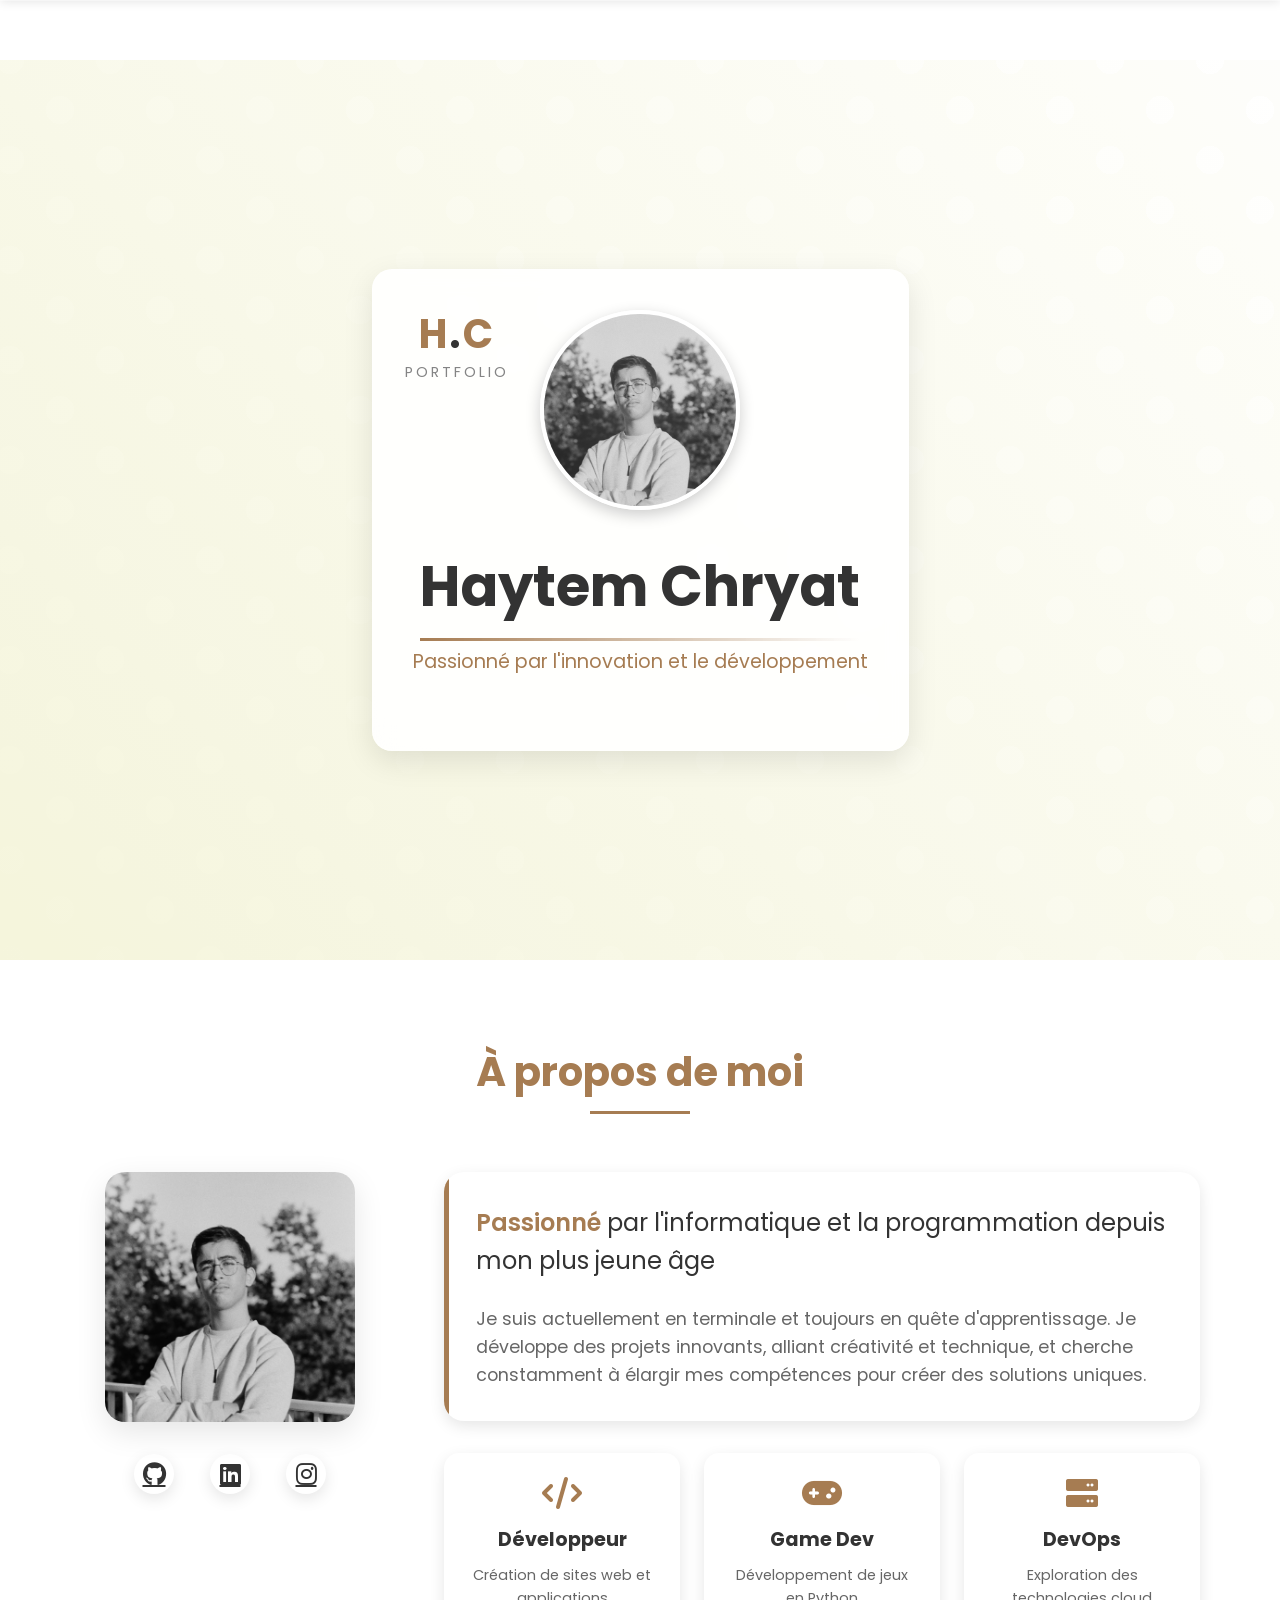
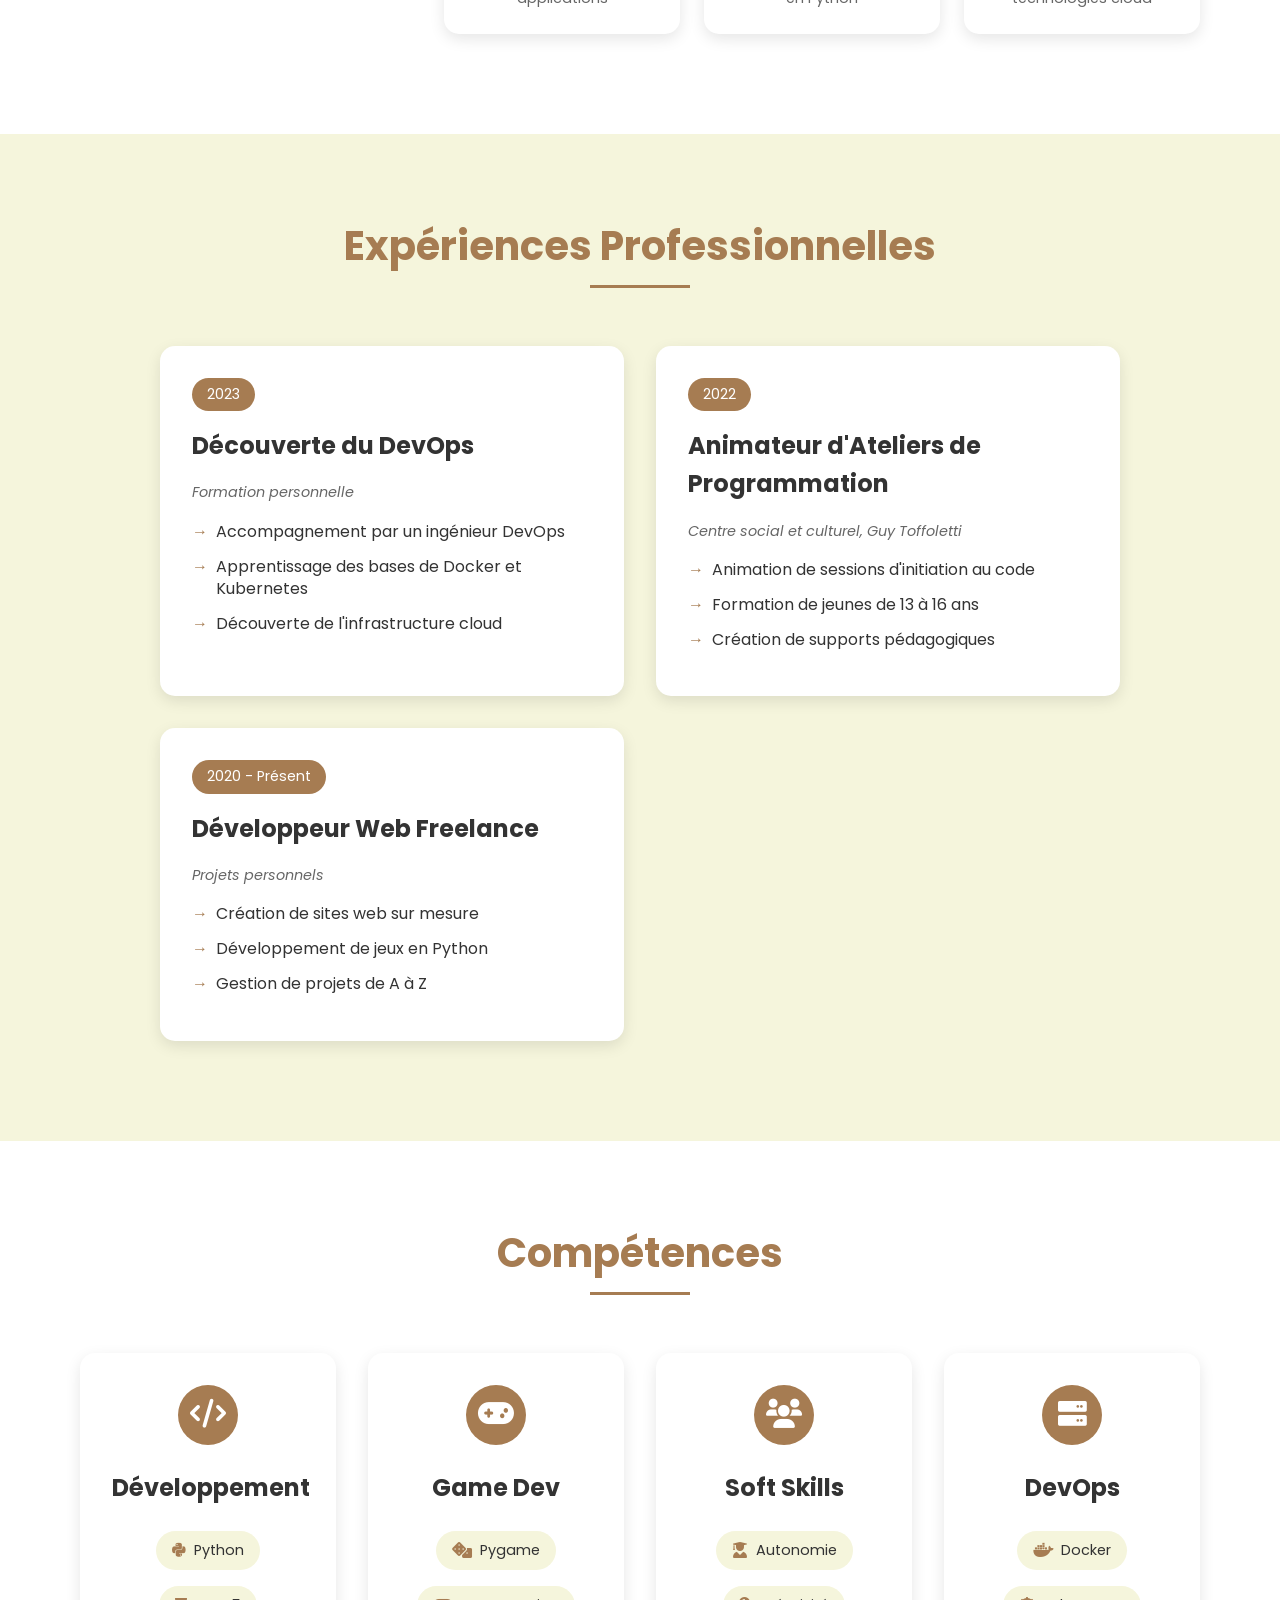
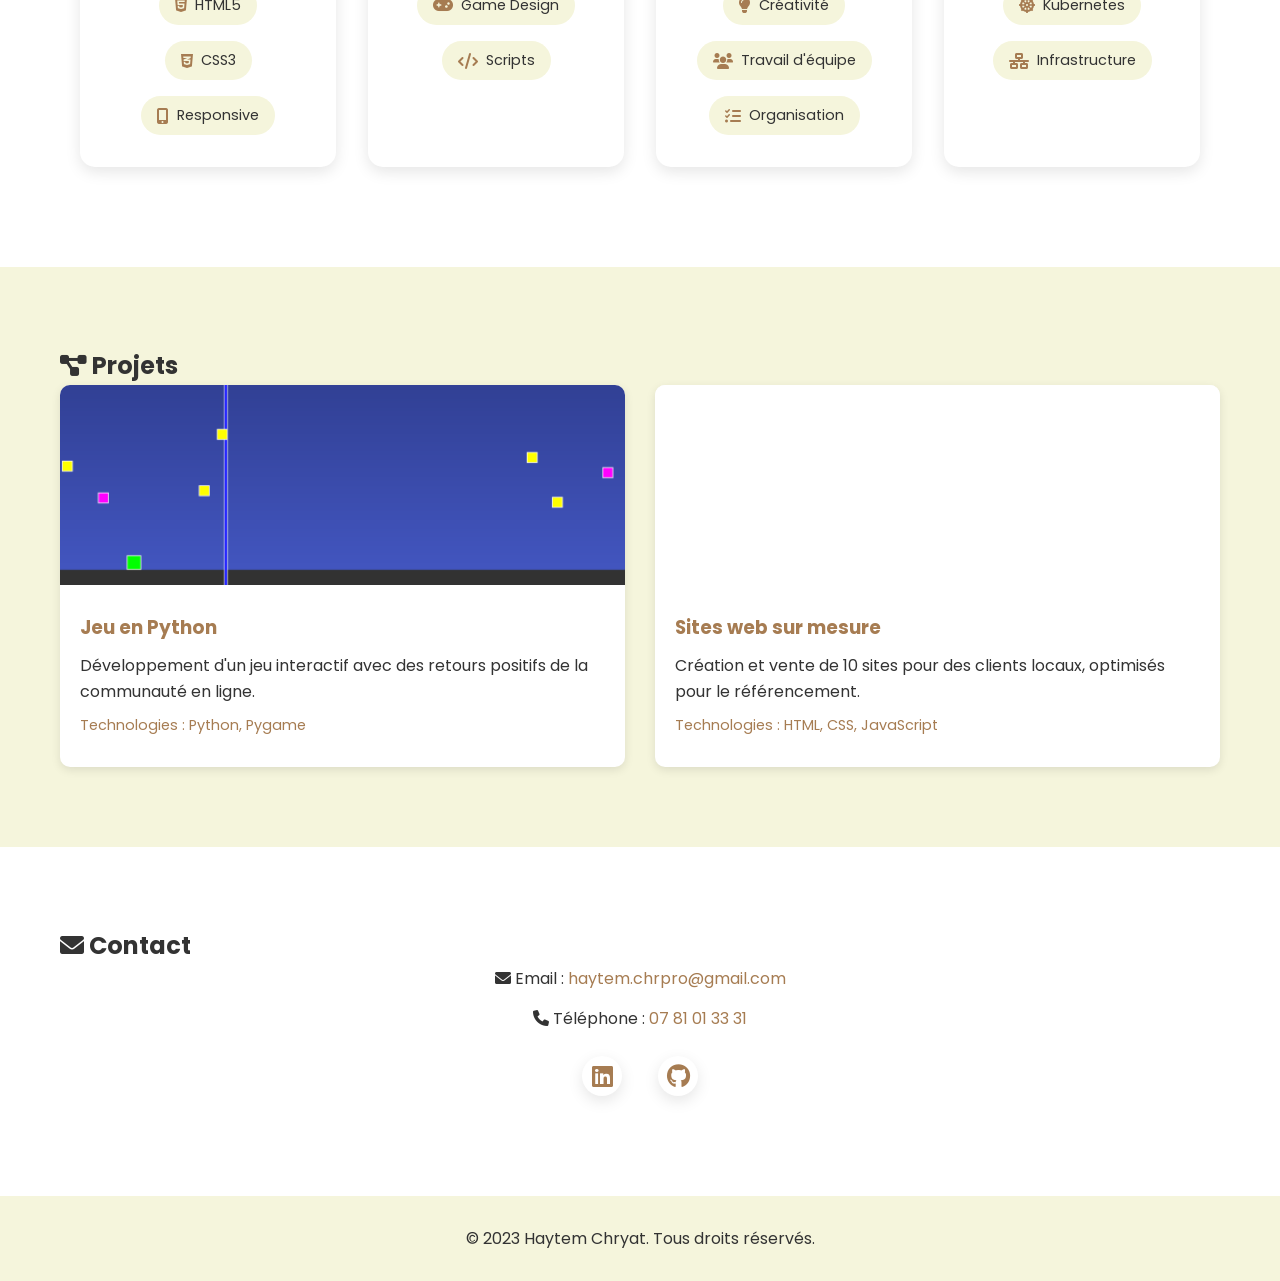
==== index.html @ 267471ed "Add files via upload" ====
<!DOCTYPE html>
<html lang="fr">
<head>
    <meta charset="UTF-8">
    <meta name="viewport" content="width=device-width, initial-scale=1.0">
    <title>Haytem Chryat - Portfolio</title>
    <link rel="icon" type="image/svg+xml" href="images/favicon.svg">
    <link rel="stylesheet" href="styles.css">
    <link rel="stylesheet" href="https://cdnjs.cloudflare.com/ajax/libs/font-awesome/6.0.0/css/all.min.css">
    <link href="https://fonts.googleapis.com/css2?family=Poppins:wght@300;400;500;600;700&display=swap" rel="stylesheet">
</head>
<body>
    <nav class="navbar">
        <div class="container">
            <div class="nav-links">
                <a href="#about"><i class="fas fa-user"></i> À propos</a>
                <a href="#experience"><i class="fas fa-briefcase"></i> Expérience</a>
                <a href="#skills"><i class="fas fa-code"></i> Compétences</a>
                <a href="#projects"><i class="fas fa-project-diagram"></i> Projets</a>
                <a href="#contact"><i class="fas fa-envelope"></i> Contact</a>
            </div>
        </div>
    </nav>

    <header class="header">
        <div class="header-content">
            <div class="logo">
                <span class="logo-text">H<span class="logo-dot">.</span>C</span>
                <span class="logo-subtitle">Portfolio</span>
            </div>
            <div class="profile-image">
                <img src="images/Haytem.jpg" alt="Haytem Chryat">
            </div>
            <h1>Haytem Chryat</h1>
            <p class="tagline">Passionné par l'innovation et le développement</p>
        </div>
    </header>

    <section id="about" class="section">
        <div class="container">
            <h2 class="section-title">À propos de moi</h2>
            <div class="about-container">
                <div class="about-image">
                    <div class="image-frame">
                        <img src="images/Haytem.jpg" alt="Haytem Chryat">
                    </div>
                    <div class="social-links">
                        <a href="#" class="social-link"><i class="fab fa-github"></i></a>
                        <a href="https://www.linkedin.com/in/haytem-chryat-6b3b73290/" class="social-link" target="_blank"><i class="fab fa-linkedin"></i></a>
                        <a href="https://www.instagram.com/mo0ov_93/" class="social-link" target="_blank"><i class="fab fa-instagram"></i></a>
                    </div>
                </div>
                <div class="about-content">
                    <div class="about-text">
                        <p class="highlight-text">
                            <span class="accent-text">Passionné</span> par l'informatique et la programmation depuis mon plus jeune âge
                        </p>
                        <p class="main-text">
                            Je suis actuellement en terminale et toujours en quête d'apprentissage. Je développe des projets innovants, alliant créativité et technique, et cherche constamment à élargir mes compétences pour créer des solutions uniques.
                        </p>
                    </div>
                    <div class="about-cards">
                        <div class="info-card">
                            <i class="fas fa-code"></i>
                            <h3>Développeur</h3>
                            <p>Création de sites web et applications</p>
                        </div>
                        <div class="info-card">
                            <i class="fas fa-gamepad"></i>
                            <h3>Game Dev</h3>
                            <p>Développement de jeux en Python</p>
                        </div>
                        <div class="info-card">
                            <i class="fas fa-server"></i>
                            <h3>DevOps</h3>
                            <p>Exploration des technologies cloud</p>
                        </div>
                    </div>
                </div>
            </div>
        </div>
    </section>

    <section id="experience" class="section">
        <div class="container">
            <h2 class="section-title">Expériences Professionnelles</h2>
            <div class="exp-container">
                <div class="exp-box">
                    <div class="exp-year">2023</div>
                    <h3>Découverte du DevOps</h3>
                    <p class="exp-place">Formation personnelle</p>
                    <ul class="exp-list">
                        <li>Accompagnement par un ingénieur DevOps</li>
                        <li>Apprentissage des bases de Docker et Kubernetes</li>
                        <li>Découverte de l'infrastructure cloud</li>
                    </ul>
                </div>

                <div class="exp-box">
                    <div class="exp-year">2022</div>
                    <h3>Animateur d'Ateliers de Programmation</h3>
                    <p class="exp-place">Centre social et culturel, Guy Toffoletti</p>
                    <ul class="exp-list">
                        <li>Animation de sessions d'initiation au code</li>
                        <li>Formation de jeunes de 13 à 16 ans</li>
                        <li>Création de supports pédagogiques</li>
                    </ul>
                </div>

                <div class="exp-box">
                    <div class="exp-year">2020 - Présent</div>
                    <h3>Développeur Web Freelance</h3>
                    <p class="exp-place">Projets personnels</p>
                    <ul class="exp-list">
                        <li>Création de sites web sur mesure</li>
                        <li>Développement de jeux en Python</li>
                        <li>Gestion de projets de A à Z</li>
                    </ul>
                </div>
            </div>
        </div>
    </section>

    <section id="skills" class="section">
        <div class="container">
            <h2 class="section-title">Compétences</h2>
            <div class="skills-container">
                <div class="skill-box">
                    <div class="skill-icon">
                        <i class="fas fa-code"></i>
                    </div>
                    <h3>Développement</h3>
                    <div class="skill-list">
                        <div class="skill-tag">
                            <i class="fab fa-python"></i>
                            Python
                        </div>
                        <div class="skill-tag">
                            <i class="fab fa-html5"></i>
                            HTML5
                        </div>
                        <div class="skill-tag">
                            <i class="fab fa-css3-alt"></i>
                            CSS3
                        </div>
                        <div class="skill-tag">
                            <i class="fas fa-mobile-alt"></i>
                            Responsive
                        </div>
                    </div>
                </div>

                <div class="skill-box">
                    <div class="skill-icon">
                        <i class="fas fa-gamepad"></i>
                    </div>
                    <h3>Game Dev</h3>
                    <div class="skill-list">
                        <div class="skill-tag">
                            <i class="fas fa-dice"></i>
                            Pygame
                        </div>
                        <div class="skill-tag">
                            <i class="fas fa-gamepad"></i>
                            Game Design
                        </div>
                        <div class="skill-tag">
                            <i class="fas fa-code"></i>
                            Scripts
                        </div>
                    </div>
                </div>

                <div class="skill-box">
                    <div class="skill-icon">
                        <i class="fas fa-users"></i>
                    </div>
                    <h3>Soft Skills</h3>
                    <div class="skill-list">
                        <div class="skill-tag">
                            <i class="fas fa-user-graduate"></i>
                            Autonomie
                        </div>
                        <div class="skill-tag">
                            <i class="fas fa-lightbulb"></i>
                            Créativité
                        </div>
                        <div class="skill-tag">
                            <i class="fas fa-users"></i>
                            Travail d'équipe
                        </div>
                        <div class="skill-tag">
                            <i class="fas fa-tasks"></i>
                            Organisation
                        </div>
                    </div>
                </div>

                <div class="skill-box">
                    <div class="skill-icon">
                        <i class="fas fa-server"></i>
                    </div>
                    <h3>DevOps</h3>
                    <div class="skill-list">
                        <div class="skill-tag">
                            <i class="fab fa-docker"></i>
                            Docker
                        </div>
                        <div class="skill-tag">
                            <i class="fas fa-dharmachakra"></i>
                            Kubernetes
                        </div>
                        <div class="skill-tag">
                            <i class="fas fa-network-wired"></i>
                            Infrastructure
                        </div>
                    </div>
                </div>
            </div>
        </div>
    </section>

    <section id="projects" class="section">
        <div class="container">
            <h2><i class="fas fa-project-diagram"></i> Projets</h2>
            <div class="projects-grid">
                <div class="project-card">
                    <div class="project-image">
                        <img src="images/python-game.jpg" alt="Jeu en Python">
                    </div>
                    <div class="project-info">
                        <h3>Jeu en Python</h3>
                        <p>Développement d'un jeu interactif avec des retours positifs de la communauté en ligne.</p>
                        <p class="project-tech">Technologies : Python, Pygame</p>
                    </div>
                </div>

                <div class="project-card">
                    <div class="project-image">
                        <img src="images/web-design.jpg" alt="Sites Web sur mesure">
                    </div>
                    <div class="project-info">
                        <h3>Sites web sur mesure</h3>
                        <p>Création et vente de 10 sites pour des clients locaux, optimisés pour le référencement.</p>
                        <p class="project-tech">Technologies : HTML, CSS, JavaScript</p>
                    </div>
                </div>
            </div>
        </div>
    </section>

    <section id="contact" class="section">
        <div class="container">
            <h2><i class="fas fa-envelope"></i> Contact</h2>
            <div class="contact-info">
                <p><i class="fas fa-envelope"></i> Email : <a href="mailto:haytem.chrpro@gmail.com">haytem.chrpro@gmail.com</a></p>
                <p><i class="fas fa-phone"></i> Téléphone : <a href="tel:0781013331">07 81 01 33 31</a></p>
                <div class="social-links">
                    <a href="https://www.linkedin.com/in/haytem-chryat/" class="social-link" title="LinkedIn" target="_blank">
                        <i class="fab fa-linkedin"></i>
                    </a>
                    <a href="https://github.com/haytem-chryat" class="social-link" title="GitHub" target="_blank">
                        <i class="fab fa-github"></i>
                    </a>
                </div>
            </div>
        </div>
    </section>

    <footer class="footer">
        <div class="container">
            <p>&copy; 2023 Haytem Chryat. Tous droits réservés.</p>
        </div>
    </footer>

    <script src="script.js"></script>
</body>
</html>
---- styles.css ----
:root {
    --primary-color: #f5f5dc;
    --secondary-color: #ffffff;
    --text-color: #333333;
    --accent-color: #a67c52;
    --transition: all 0.3s ease;
}

* {
    margin: 0;
    padding: 0;
    box-sizing: border-box;
}

body {
    font-family: 'Poppins', sans-serif;
    line-height: 1.6;
    color: var(--text-color);
    padding-top: 60px;
}

.container {
    max-width: 1200px;
    margin: 0 auto;
    padding: 0 20px;
}

/* Navigation */
.navbar {
    position: fixed;
    top: 0;
    left: 0;
    right: 0;
    background-color: rgba(255, 255, 255, 0.95);
    backdrop-filter: blur(10px);
    box-shadow: 0 2px 10px rgba(0, 0, 0, 0.1);
    z-index: 1000;
    transition: var(--transition);
}

.navbar.scroll-down {
    transform: translateY(-100%);
}

.navbar.scroll-up {
    transform: translateY(0);
}

.nav-links {
    display: flex;
    justify-content: center;
    gap: 2rem;
    padding: 1rem 0;
}

.nav-links a {
    color: var(--text-color);
    text-decoration: none;
    padding: 0.5rem 1rem;
    border-radius: 5px;
    transition: var(--transition);
    position: relative;
}

.nav-links a::after {
    content: '';
    position: absolute;
    bottom: 0;
    left: 0;
    width: 0;
    height: 2px;
    background-color: var(--accent-color);
    transition: width 0.3s ease;
}

.nav-links a:hover::after {
    width: 100%;
}

.nav-links a:hover {
    color: var(--accent-color);
    background-color: var(--primary-color);
}

/* Header */
.header {
    height: 100vh;
    display: flex;
    align-items: center;
    justify-content: center;
    background: linear-gradient(45deg, var(--primary-color), var(--secondary-color));
    text-align: center;
    padding: 60px 0;
    position: relative;
    overflow: hidden;
}

.header::before {
    content: '';
    position: absolute;
    width: 200%;
    height: 200%;
    top: -50%;
    left: -50%;
    z-index: 0;
    background: radial-gradient(circle, transparent 20%, var(--primary-color) 20%, var(--primary-color) 80%, transparent 80%, transparent),
                radial-gradient(circle, transparent 20%, var(--primary-color) 20%, var(--primary-color) 80%, transparent 80%, transparent) 50px 50px;
    background-size: 100px 100px;
    animation: backgroundMove 30s linear infinite;
    opacity: 0.1;
}

.header-content {
    position: relative;
    z-index: 1;
    opacity: 0;
    transform: translateY(20px);
    transition: var(--transition);
    background: rgba(255, 255, 255, 0.9);
    padding: 40px;
    border-radius: 20px;
    box-shadow: 0 10px 30px rgba(0, 0, 0, 0.1);
    backdrop-filter: blur(10px);
    border: 1px solid rgba(255, 255, 255, 0.2);
}

.header h1 {
    font-size: 3.5rem;
    margin-bottom: 1rem;
    color: var(--text-color);
    position: relative;
    display: inline-block;
}

.header h1::after {
    content: '';
    position: absolute;
    bottom: -10px;
    left: 0;
    width: 100%;
    height: 3px;
    background: linear-gradient(90deg, var(--accent-color), transparent);
    animation: gradientMove 3s ease infinite;
}

.tagline {
    font-size: 1.2rem;
    color: var(--accent-color);
    margin-bottom: 2rem;
    position: relative;
}

@keyframes backgroundMove {
    0% {
        transform: translate(0, 0) rotate(0deg);
    }
    100% {
        transform: translate(-50px, -50px) rotate(5deg);
    }
}

@keyframes gradientMove {
    0% {
        background-position: 0% 50%;
    }
    50% {
        background-position: 100% 50%;
    }
    100% {
        background-position: 0% 50%;
    }
}

.profile-image {
    width: 200px;
    height: 200px;
    margin: 0 auto 2rem;
    border-radius: 50%;
    overflow: hidden;
    border: 4px solid var(--secondary-color);
    box-shadow: 0 5px 15px rgba(0, 0, 0, 0.2);
    transition: var(--transition);
    position: relative;
}

.profile-image img {
    width: 100%;
    height: 100%;
    object-fit: cover;
    transition: var(--transition);
}

.profile-image::after {
    content: '';
    position: absolute;
    top: -50%;
    left: -50%;
    width: 200%;
    height: 200%;
    background: linear-gradient(45deg, transparent, rgba(255, 255, 255, 0.2), transparent);
    transform: rotate(45deg);
    animation: shine 3s infinite;
}

@keyframes shine {
    0% {
        transform: translateX(-100%) rotate(45deg);
    }
    100% {
        transform: translateX(100%) rotate(45deg);
    }
}

/* Sections */
.section {
    padding: 80px 0;
    background-color: var(--secondary-color);
}

.section:nth-child(even) {
    background-color: var(--primary-color);
}

/* Section Expérience */
.section-title {
    text-align: center;
    font-size: 2.5rem;
    color: var(--accent-color);
    margin-bottom: 3rem;
    position: relative;
}

.section-title::after {
    content: '';
    position: absolute;
    bottom: -10px;
    left: 50%;
    transform: translateX(-50%);
    width: 100px;
    height: 3px;
    background: var(--accent-color);
}

.exp-container {
    max-width: 1000px;
    margin: 0 auto;
    display: grid;
    grid-template-columns: repeat(auto-fit, minmax(300px, 1fr));
    gap: 2rem;
    padding: 20px;
}

.exp-box {
    background: white;
    padding: 2rem;
    border-radius: 15px;
    box-shadow: 0 5px 15px rgba(0, 0, 0, 0.1);
    transition: transform 0.3s ease, box-shadow 0.3s ease;
    position: relative;
    overflow: hidden;
}

.exp-box::before {
    content: '';
    position: absolute;
    top: 0;
    left: 0;
    width: 100%;
    height: 5px;
    background: var(--accent-color);
    transform: scaleX(0);
    transform-origin: left;
    transition: transform 0.3s ease;
}

.exp-box:hover {
    transform: translateY(-5px);
    box-shadow: 0 8px 25px rgba(0, 0, 0, 0.15);
}

.exp-box:hover::before {
    transform: scaleX(1);
}

.exp-year {
    display: inline-block;
    background: var(--accent-color);
    color: white;
    padding: 5px 15px;
    border-radius: 20px;
    font-size: 0.9rem;
    margin-bottom: 1rem;
}

.exp-box h3 {
    color: var(--text-color);
    font-size: 1.5rem;
    margin-bottom: 1rem;
}

.exp-place {
    color: #666;
    font-size: 0.9rem;
    margin-bottom: 1rem;
    font-style: italic;
}

.exp-list {
    list-style: none;
    padding: 0;
}

.exp-list li {
    padding-left: 1.5rem;
    position: relative;
    margin-bottom: 0.8rem;
    line-height: 1.4;
}

.exp-list li::before {
    content: "→";
    position: absolute;
    left: 0;
    color: var(--accent-color);
}

@media (max-width: 768px) {
    .exp-container {
        grid-template-columns: 1fr;
    }
    
    .section-title {
        font-size: 2rem;
    }
    
    .exp-box {
        padding: 1.5rem;
    }
}

/* Section Compétences */
.skills-container {
    max-width: 1200px;
    margin: 0 auto;
    display: grid;
    grid-template-columns: repeat(auto-fit, minmax(250px, 1fr));
    gap: 2rem;
    padding: 20px;
}

.skill-box {
    background: white;
    padding: 2rem;
    border-radius: 15px;
    box-shadow: 0 5px 15px rgba(0, 0, 0, 0.1);
    transition: transform 0.3s ease, box-shadow 0.3s ease;
    text-align: center;
    position: relative;
    overflow: hidden;
}

.skill-box::before {
    content: '';
    position: absolute;
    top: 0;
    left: 0;
    width: 100%;
    height: 5px;
    background: var(--accent-color);
    transform: scaleX(0);
    transform-origin: left;
    transition: transform 0.3s ease;
}

.skill-box:hover {
    transform: translateY(-5px);
    box-shadow: 0 8px 25px rgba(0, 0, 0, 0.15);
}

.skill-box:hover::before {
    transform: scaleX(1);
}

.skill-icon {
    width: 60px;
    height: 60px;
    background: var(--accent-color);
    border-radius: 50%;
    display: flex;
    align-items: center;
    justify-content: center;
    margin: 0 auto 1.5rem;
    transition: transform 0.3s ease;
}

.skill-box:hover .skill-icon {
    transform: scale(1.1);
}

.skill-icon i {
    font-size: 1.8rem;
    color: white;
}

.skill-box h3 {
    color: var(--text-color);
    font-size: 1.5rem;
    margin-bottom: 1.5rem;
}

.skill-list {
    display: flex;
    flex-wrap: wrap;
    gap: 1rem;
    justify-content: center;
}

.skill-tag {
    background: var(--primary-color);
    padding: 0.5rem 1rem;
    border-radius: 20px;
    font-size: 0.9rem;
    display: flex;
    align-items: center;
    gap: 0.5rem;
    transition: all 0.3s ease;
}

.skill-tag:hover {
    background: var(--accent-color);
    color: white;
    transform: translateY(-2px);
}

.skill-tag i {
    font-size: 1rem;
    color: var(--accent-color);
}

.skill-tag:hover i {
    color: white;
}

@media (max-width: 768px) {
    .skills-container {
        grid-template-columns: 1fr;
    }
    
    .skill-box {
        padding: 1.5rem;
    }
    
    .skill-icon {
        width: 50px;
        height: 50px;
    }
    
    .skill-icon i {
        font-size: 1.5rem;
    }
}

/* Section À propos */
.about-container {
    max-width: 1200px;
    margin: 0 auto;
    display: grid;
    grid-template-columns: 300px 1fr;
    gap: 4rem;
    padding: 20px;
}

.about-image {
    text-align: center;
}

.image-frame {
    width: 250px;
    height: 250px;
    margin: 0 auto 2rem;
    border-radius: 20px;
    overflow: hidden;
    position: relative;
    box-shadow: 0 10px 30px rgba(0, 0, 0, 0.1);
    transition: transform 0.3s ease;
}

.image-frame:hover {
    transform: translateY(-5px);
}

.image-frame img {
    width: 100%;
    height: 100%;
    object-fit: cover;
    transition: transform 0.3s ease;
}

.image-frame:hover img {
    transform: scale(1.05);
}

.social-links {
    display: flex;
    justify-content: center;
    gap: 1rem;
    margin-top: 1.5rem;
}

.social-link {
    width: 40px;
    height: 40px;
    border-radius: 50%;
    background: white;
    display: flex;
    align-items: center;
    justify-content: center;
    color: var(--accent-color);
    font-size: 1.2rem;
    transition: all 0.3s ease;
    box-shadow: 0 5px 15px rgba(0, 0, 0, 0.1);
}

.social-link:hover {
    background: var(--accent-color);
    color: white;
    transform: translateY(-3px);
}

.about-content {
    display: flex;
    flex-direction: column;
    gap: 2rem;
}

.about-text {
    background: white;
    padding: 2rem;
    border-radius: 20px;
    box-shadow: 0 5px 15px rgba(0, 0, 0, 0.1);
    position: relative;
    overflow: hidden;
}

.about-text::before {
    content: '';
    position: absolute;
    top: 0;
    left: 0;
    width: 5px;
    height: 100%;
    background: var(--accent-color);
}

.highlight-text {
    font-size: 1.5rem;
    line-height: 1.6;
    margin-bottom: 1.5rem;
    color: var(--text-color);
}

.accent-text {
    color: var(--accent-color);
    font-weight: 600;
}

.main-text {
    font-size: 1.1rem;
    line-height: 1.6;
    color: #666;
}

.about-cards {
    display: grid;
    grid-template-columns: repeat(auto-fit, minmax(200px, 1fr));
    gap: 1.5rem;
}

.info-card {
    background: white;
    padding: 1.5rem;
    border-radius: 15px;
    text-align: center;
    box-shadow: 0 5px 15px rgba(0, 0, 0, 0.1);
    transition: transform 0.3s ease;
}

.info-card:hover {
    transform: translateY(-5px);
}

.info-card i {
    font-size: 2rem;
    color: var(--accent-color);
    margin-bottom: 1rem;
}

.info-card h3 {
    color: var(--text-color);
    font-size: 1.2rem;
    margin-bottom: 0.5rem;
}

.info-card p {
    color: #666;
    font-size: 0.9rem;
}

@media (max-width: 992px) {
    .about-container {
        grid-template-columns: 1fr;
        gap: 2rem;
    }

    .about-image {
        order: -1;
    }

    .image-frame {
        width: 200px;
        height: 200px;
    }
}

@media (max-width: 768px) {
    .about-cards {
        grid-template-columns: 1fr;
    }

    .highlight-text {
        font-size: 1.3rem;
    }
}

/* Expérience */
.experience-grid {
    display: grid;
    grid-template-columns: repeat(auto-fit, minmax(300px, 1fr));
    gap: 30px;
    margin-top: 40px;
}

.experience-card {
    background-color: #fff;
    border-radius: 15px;
    padding: 30px;
    box-shadow: 0 5px 15px rgba(0, 0, 0, 0.1);
    transition: transform 0.3s ease, box-shadow 0.3s ease;
}

.experience-card:hover {
    transform: translateY(-5px);
    box-shadow: 0 8px 20px rgba(0, 0, 0, 0.15);
}

.experience-card h3 {
    color: var(--accent-color);
    font-size: 1.5rem;
    margin-bottom: 15px;
}

.experience-card .date {
    color: #666;
    font-size: 0.9rem;
    margin-bottom: 15px;
}

.experience-card ul {
    list-style: none;
    padding: 0;
}

.experience-card li {
    margin-bottom: 10px;
    padding-left: 25px;
    position: relative;
}

.experience-card li:before {
    content: "•";
    color: var(--accent-color);
    position: absolute;
    left: 0;
    font-size: 1.2em;
}

/* Compétences */
.skills-grid {
    display: grid;
    grid-template-columns: repeat(auto-fit, minmax(250px, 1fr));
    gap: 30px;
    margin-top: 40px;
}

.skill-category {
    background-color: #fff;
    border-radius: 15px;
    padding: 30px;
    box-shadow: 0 5px 15px rgba(0, 0, 0, 0.1);
    transition: transform 0.3s ease, box-shadow 0.3s ease;
}

.skill-category:hover {
    transform: translateY(-5px);
    box-shadow: 0 8px 20px rgba(0, 0, 0, 0.15);
}

.skill-category h3 {
    color: var(--accent-color);
    font-size: 1.5rem;
    margin-bottom: 20px;
    text-align: center;
}

.skill-items {
    display: flex;
    flex-wrap: wrap;
    gap: 15px;
    justify-content: center;
}

.skill-item {
    background-color: var(--primary-color);
    color: var(--text-color);
    padding: 8px 16px;
    border-radius: 20px;
    font-size: 0.9rem;
    display: inline-flex;
    align-items: center;
    gap: 8px;
    transition: all 0.3s ease;
}

.skill-item:hover {
    background-color: var(--accent-color);
    color: #fff;
    transform: translateY(-2px);
}

.skill-item i {
    font-size: 1.1em;
}

.skill-item:hover i {
    color: #fff;
}

/* Projets */
.projects-grid {
    display: grid;
    grid-template-columns: repeat(auto-fit, minmax(300px, 1fr));
    gap: 30px;
}

.project-card {
    background-color: var(--secondary-color);
    border-radius: 10px;
    overflow: hidden;
    box-shadow: 0 3px 10px rgba(0, 0, 0, 0.1);
    transition: var(--transition);
}

.project-card:hover {
    transform: translateY(-5px);
    box-shadow: 0 5px 15px rgba(0, 0, 0, 0.2);
}

.project-image img {
    width: 100%;
    height: 200px;
    object-fit: cover;
}

.project-info {
    padding: 20px;
}

.project-info h3 {
    color: var(--accent-color);
    margin-bottom: 10px;
}

.project-tech {
    color: var(--accent-color);
    font-size: 0.9rem;
    margin: 10px 0;
}

/* Contact */
.contact-info {
    text-align: center;
    max-width: 600px;
    margin: 0 auto;
}

.contact-info p {
    margin-bottom: 15px;
}

.contact-info a {
    color: var(--accent-color);
    text-decoration: none;
    transition: var(--transition);
}

.contact-info a:hover {
    color: var(--text-color);
}

/* Footer */
.footer {
    background-color: var(--primary-color);
    padding: 30px 0;
    text-align: center;
}

.social-links {
    margin-bottom: 20px;
}

.social-link {
    color: var(--text-color);
    font-size: 1.5rem;
    margin: 0 10px;
    transition: var(--transition);
}

.social-link:hover {
    color: var(--accent-color);
    transform: translateY(-2px);
}

/* Animations */
@keyframes fadeInUp {
    from {
        opacity: 0;
        transform: translateY(20px);
    }
    to {
        opacity: 1;
        transform: translateY(0);
    }
}

/* Media Queries */
@media (max-width: 768px) {
    .header h1 {
        font-size: 2.5rem;
    }
    
    .nav-links {
        flex-direction: column;
        align-items: center;
        padding: 0.5rem 0;
    }
    
    .section {
        padding: 60px 0;
    }
    
    .experience-grid,
    .projects-grid,
    .skills-grid {
        grid-template-columns: 1fr;
    }
    
    .profile-image {
        width: 150px;
        height: 150px;
    }
}

@media (max-width: 480px) {
    .header h1 {
        font-size: 2rem;
    }
    
    .tagline {
        font-size: 1rem;
    }
    
    .section h2 {
        font-size: 1.8rem;
    }
    
    .profile-image {
        width: 120px;
        height: 120px;
    }
}

@media (max-width: 768px) {
    .experience-grid,
    .skills-grid {
        grid-template-columns: 1fr;
    }
    
    .skill-category {
        padding: 20px;
    }
}

/* Logo Styles */
.logo {
    display: flex;
    flex-direction: column;
    align-items: center;
    position: absolute;
    top: 2rem;
    left: 2rem;
    z-index: 100;
}

.logo-text {
    font-size: 2.5rem;
    font-weight: 700;
    color: var(--accent-color);
    letter-spacing: 2px;
    position: relative;
    transition: all 0.3s ease;
}

.logo-dot {
    color: var(--text-color);
    position: relative;
    display: inline-block;
    animation: pulse 2s infinite;
}

.logo-subtitle {
    font-size: 0.9rem;
    color: #666;
    letter-spacing: 3px;
    text-transform: uppercase;
    margin-top: -5px;
    opacity: 0.8;
}

.logo:hover .logo-text {
    transform: translateY(-2px);
    text-shadow: 0 5px 15px rgba(166, 124, 82, 0.3);
}

@keyframes pulse {
    0% {
        transform: scale(1);
        opacity: 1;
    }
    50% {
        transform: scale(1.2);
        opacity: 0.7;
    }
    100% {
        transform: scale(1);
        opacity: 1;
    }
}

@media (max-width: 768px) {
    .logo {
        position: relative;
        top: 1rem;
        left: 0;
        margin-bottom: 2rem;
    }
    
    .logo-text {
        font-size: 2rem;
    }
}
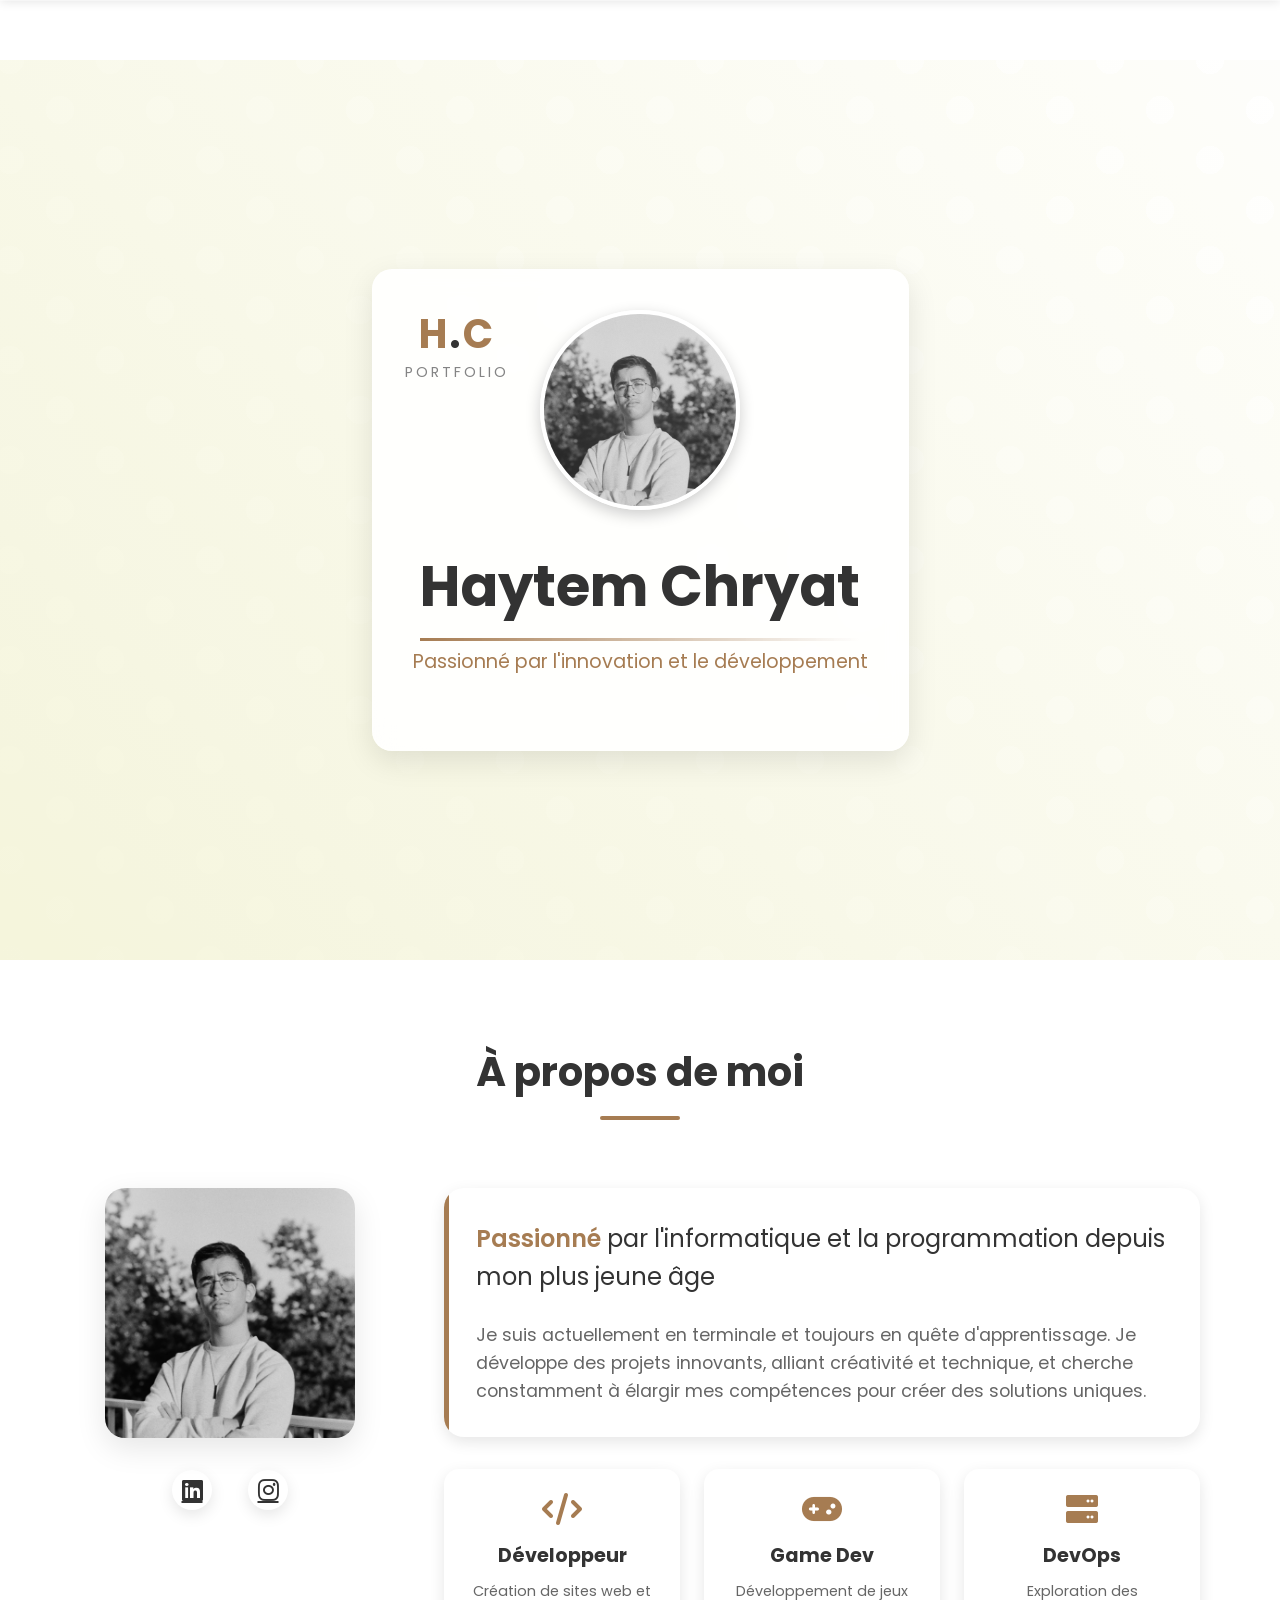
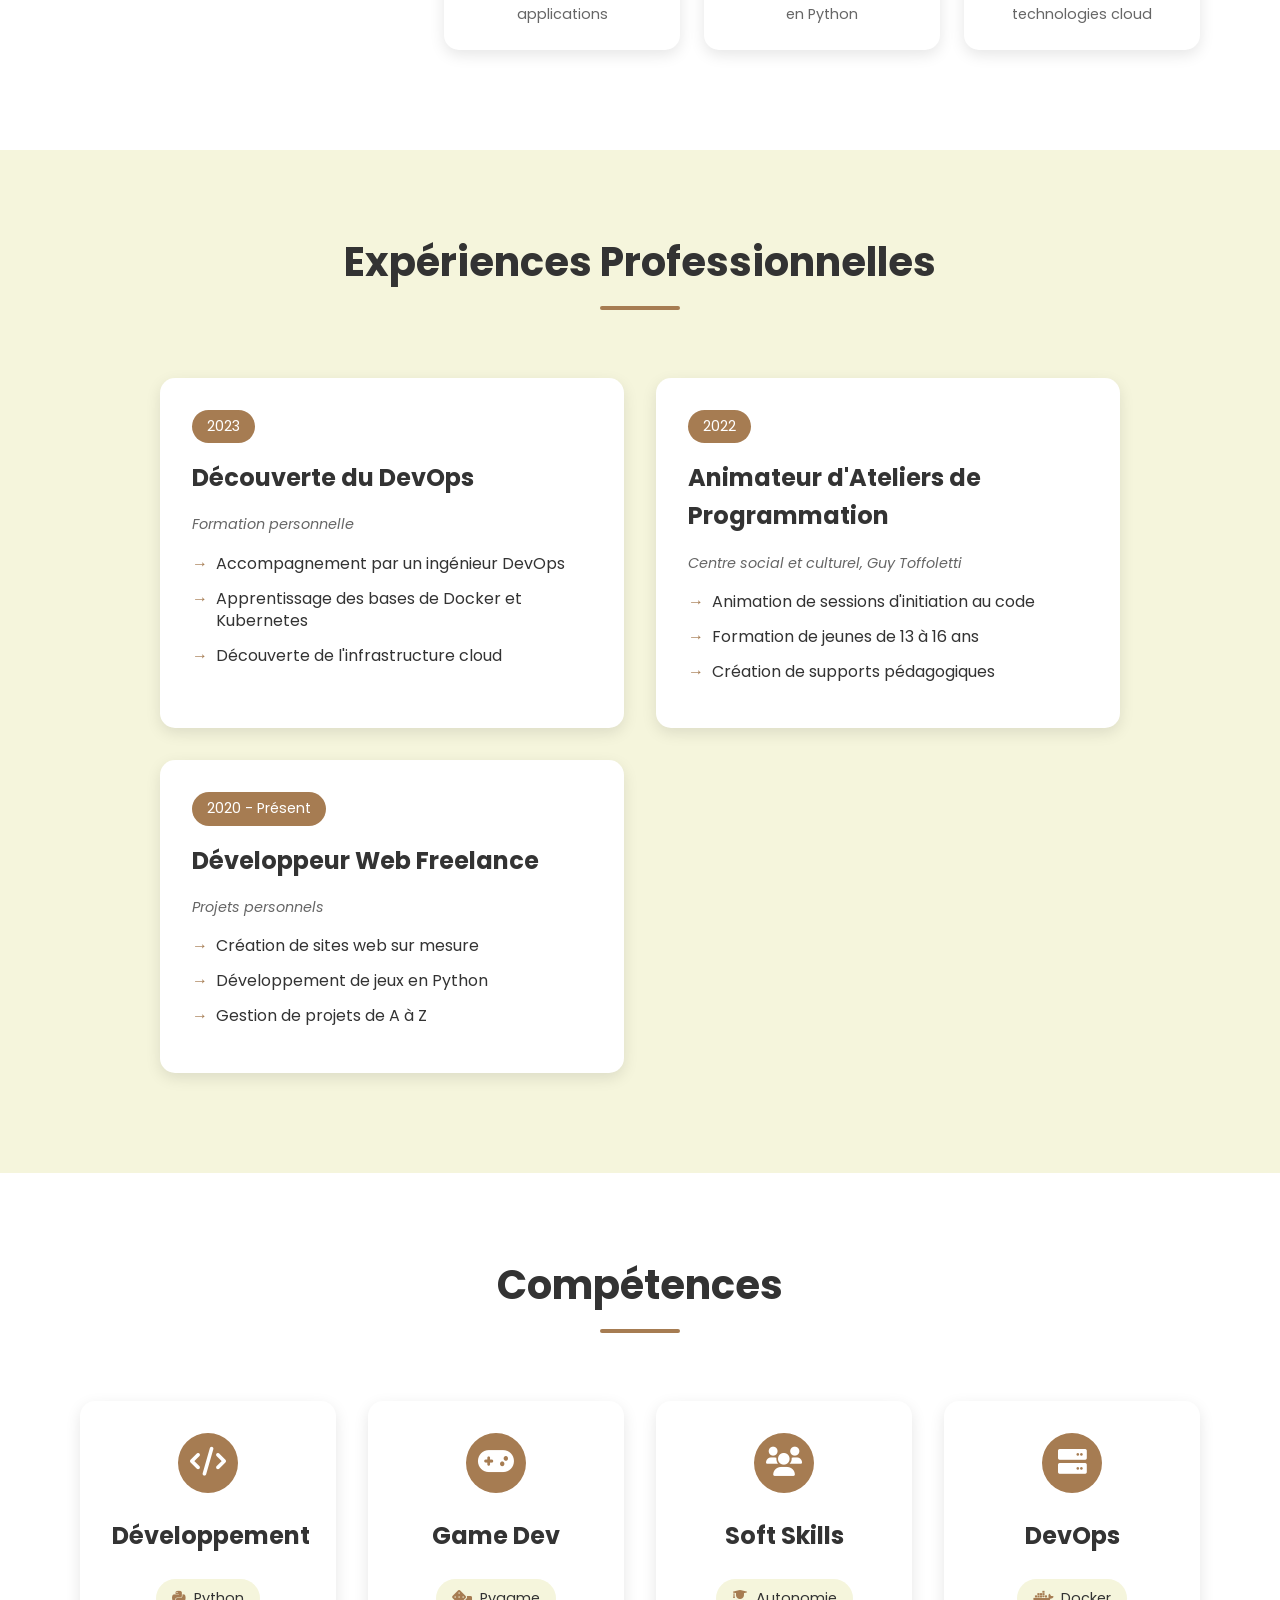
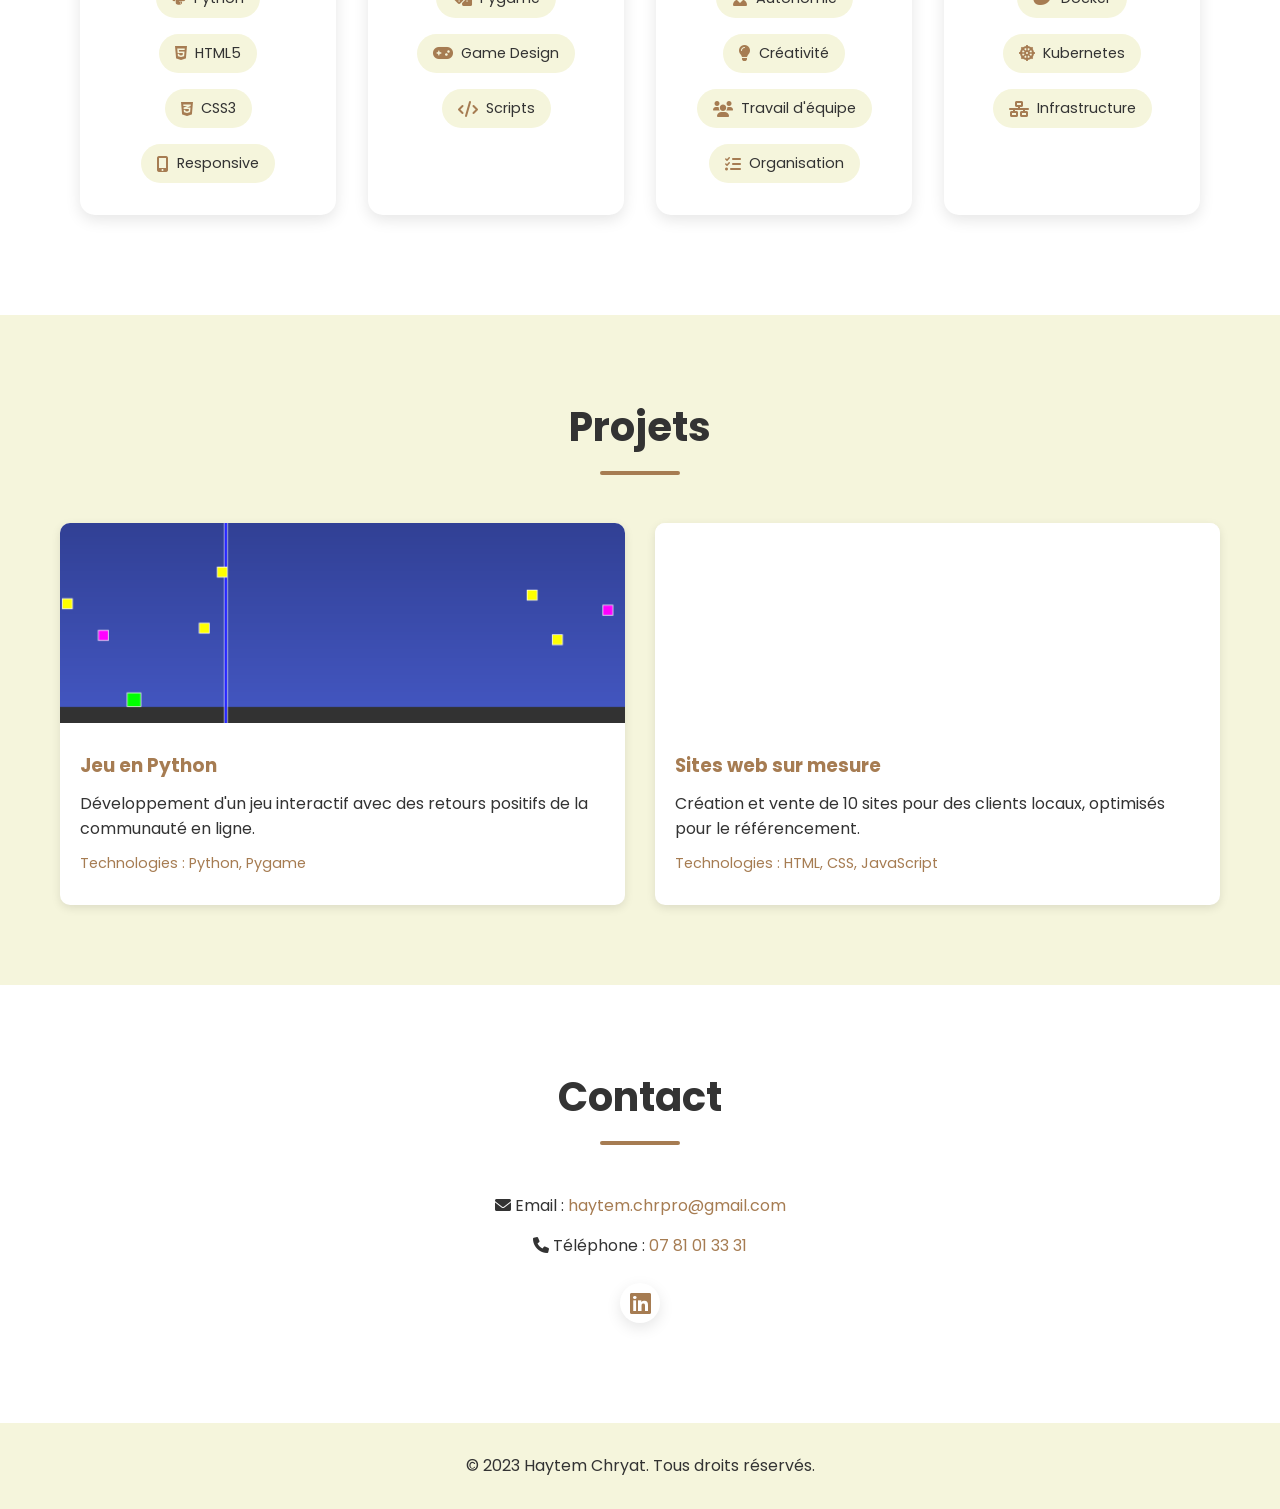
==== commit f29caf3d: "Update index.html" ====
--- a/index.html
+++ b/index.html
@@ -45,7 +45,6 @@
                         <img src="images/Haytem.jpg" alt="Haytem Chryat">
                     </div>
                     <div class="social-links">
-                        <a href="#" class="social-link"><i class="fab fa-github"></i></a>
                         <a href="https://www.linkedin.com/in/haytem-chryat-6b3b73290/" class="social-link" target="_blank"><i class="fab fa-linkedin"></i></a>
                         <a href="https://www.instagram.com/mo0ov_93/" class="social-link" target="_blank"><i class="fab fa-instagram"></i></a>
                     </div>
@@ -222,7 +221,7 @@
 
     <section id="projects" class="section">
         <div class="container">
-            <h2><i class="fas fa-project-diagram"></i> Projets</h2>
+            <h2 class="section-title">Projets</h2>
             <div class="projects-grid">
                 <div class="project-card">
                     <div class="project-image">
@@ -251,7 +250,7 @@
 
     <section id="contact" class="section">
         <div class="container">
-            <h2><i class="fas fa-envelope"></i> Contact</h2>
+            <h2 class="section-title">Contact</h2>
             <div class="contact-info">
                 <p><i class="fas fa-envelope"></i> Email : <a href="mailto:haytem.chrpro@gmail.com">haytem.chrpro@gmail.com</a></p>
                 <p><i class="fas fa-phone"></i> Téléphone : <a href="tel:0781013331">07 81 01 33 31</a></p>
@@ -259,9 +258,6 @@
                     <a href="https://www.linkedin.com/in/haytem-chryat/" class="social-link" title="LinkedIn" target="_blank">
                         <i class="fab fa-linkedin"></i>
                     </a>
-                    <a href="https://github.com/haytem-chryat" class="social-link" title="GitHub" target="_blank">
-                        <i class="fab fa-github"></i>
-                    </a>
                 </div>
             </div>
         </div>
@@ -275,4 +271,4 @@
 
     <script src="script.js"></script>
 </body>
-</html>+</html>
--- a/styles.css
+++ b/styles.css
@@ -122,6 +122,7 @@
     box-shadow: 0 10px 30px rgba(0, 0, 0, 0.1);
     backdrop-filter: blur(10px);
     border: 1px solid rgba(255, 255, 255, 0.2);
+    animation: fadeInUp 1s ease;
 }
 
 .header h1 {
@@ -222,23 +223,25 @@
 }
 
 /* Section Expérience */
-.section-title {
+.section-title, .section h2 {
     text-align: center;
     font-size: 2.5rem;
-    color: var(--accent-color);
+    color: var(--text-color);
     margin-bottom: 3rem;
     position: relative;
-}
-
-.section-title::after {
+    padding-bottom: 1rem;
+}
+
+.section-title::after, .section h2::after {
     content: '';
     position: absolute;
-    bottom: -10px;
+    bottom: 0;
     left: 50%;
     transform: translateX(-50%);
-    width: 100px;
-    height: 3px;
+    width: 80px;
+    height: 4px;
     background: var(--accent-color);
+    border-radius: 2px;
 }
 
 .exp-container {
@@ -583,6 +586,14 @@
     text-align: center;
     box-shadow: 0 5px 15px rgba(0, 0, 0, 0.1);
     transition: transform 0.3s ease;
+    opacity: 0;
+    transform: translateY(20px);
+    transition: all 0.6s ease;
+}
+
+.info-card.visible {
+    opacity: 1;
+    transform: translateY(0);
 }
 
 .info-card:hover {
@@ -646,6 +657,14 @@
     padding: 30px;
     box-shadow: 0 5px 15px rgba(0, 0, 0, 0.1);
     transition: transform 0.3s ease, box-shadow 0.3s ease;
+    opacity: 0;
+    transform: translateY(20px);
+    transition: all 0.6s ease;
+}
+
+.experience-card.visible {
+    opacity: 1;
+    transform: translateY(0);
 }
 
 .experience-card:hover {
@@ -698,6 +717,14 @@
     padding: 30px;
     box-shadow: 0 5px 15px rgba(0, 0, 0, 0.1);
     transition: transform 0.3s ease, box-shadow 0.3s ease;
+    opacity: 0;
+    transform: translateY(20px);
+    transition: all 0.6s ease;
+}
+
+.skill-category.visible {
+    opacity: 1;
+    transform: translateY(0);
 }
 
 .skill-category:hover {
@@ -758,6 +785,14 @@
     overflow: hidden;
     box-shadow: 0 3px 10px rgba(0, 0, 0, 0.1);
     transition: var(--transition);
+    opacity: 0;
+    transform: translateY(20px);
+    transition: all 0.6s ease;
+}
+
+.project-card.visible {
+    opacity: 1;
+    transform: translateY(0);
 }
 
 .project-card:hover {
@@ -834,11 +869,130 @@
 @keyframes fadeInUp {
     from {
         opacity: 0;
-        transform: translateY(20px);
+        transform: translateY(30px);
     }
     to {
         opacity: 1;
         transform: translateY(0);
+    }
+}
+
+@keyframes fadeInLeft {
+    from {
+        opacity: 0;
+        transform: translateX(-50px);
+    }
+    to {
+        opacity: 1;
+        transform: translateX(0);
+    }
+}
+
+@keyframes fadeInRight {
+    from {
+        opacity: 0;
+        transform: translateX(50px);
+    }
+    to {
+        opacity: 1;
+        transform: translateX(0);
+    }
+}
+
+@keyframes scaleIn {
+    from {
+        opacity: 0;
+        transform: scale(0.9);
+    }
+    to {
+        opacity: 1;
+        transform: scale(1);
+    }
+}
+
+/* Classes d'animation */
+.animate {
+    opacity: 0;
+}
+
+.animate.fade-in-up {
+    animation: fadeInUp 0.6s ease forwards;
+}
+
+.animate.fade-in-left {
+    animation: fadeInLeft 0.6s ease forwards;
+}
+
+.animate.fade-in-right {
+    animation: fadeInRight 0.6s ease forwards;
+}
+
+.animate.scale-in {
+    animation: scaleIn 0.6s ease forwards;
+}
+
+/* Délais d'animation */
+.delay-1 {
+    animation-delay: 0.2s;
+}
+
+.delay-2 {
+    animation-delay: 0.4s;
+}
+
+.delay-3 {
+    animation-delay: 0.6s;
+}
+
+/* Animation du header */
+.header-content {
+    animation: fadeInUp 1s ease;
+}
+
+/* Animation des cartes */
+.info-card, .project-card, .skill-category {
+    opacity: 0;
+    transform: translateY(20px);
+    transition: all 0.6s ease;
+}
+
+.info-card.visible, .project-card.visible, .skill-category.visible {
+    opacity: 1;
+    transform: translateY(0);
+}
+
+/* Animation du survol des cartes */
+.info-card:hover, .project-card:hover, .skill-category:hover {
+    transform: translateY(-5px);
+    box-shadow: 0 10px 20px rgba(0, 0, 0, 0.1);
+}
+
+/* Animation de la barre de progression des compétences */
+.skill-progress {
+    position: relative;
+    height: 4px;
+    background: rgba(166, 124, 82, 0.2);
+    border-radius: 2px;
+    overflow: hidden;
+}
+
+.skill-progress::after {
+    content: '';
+    position: absolute;
+    left: 0;
+    top: 0;
+    height: 100%;
+    width: 0;
+    background: var(--accent-color);
+    animation: progressBar 1.5s ease-in-out forwards;
+}
+
+@keyframes progressBar {
+    from {
+        width: 0;
+    }
+    to {
+        width: var(--progress);
     }
 }
 
@@ -967,4 +1121,4 @@
     .logo-text {
         font-size: 2rem;
     }
-}+}
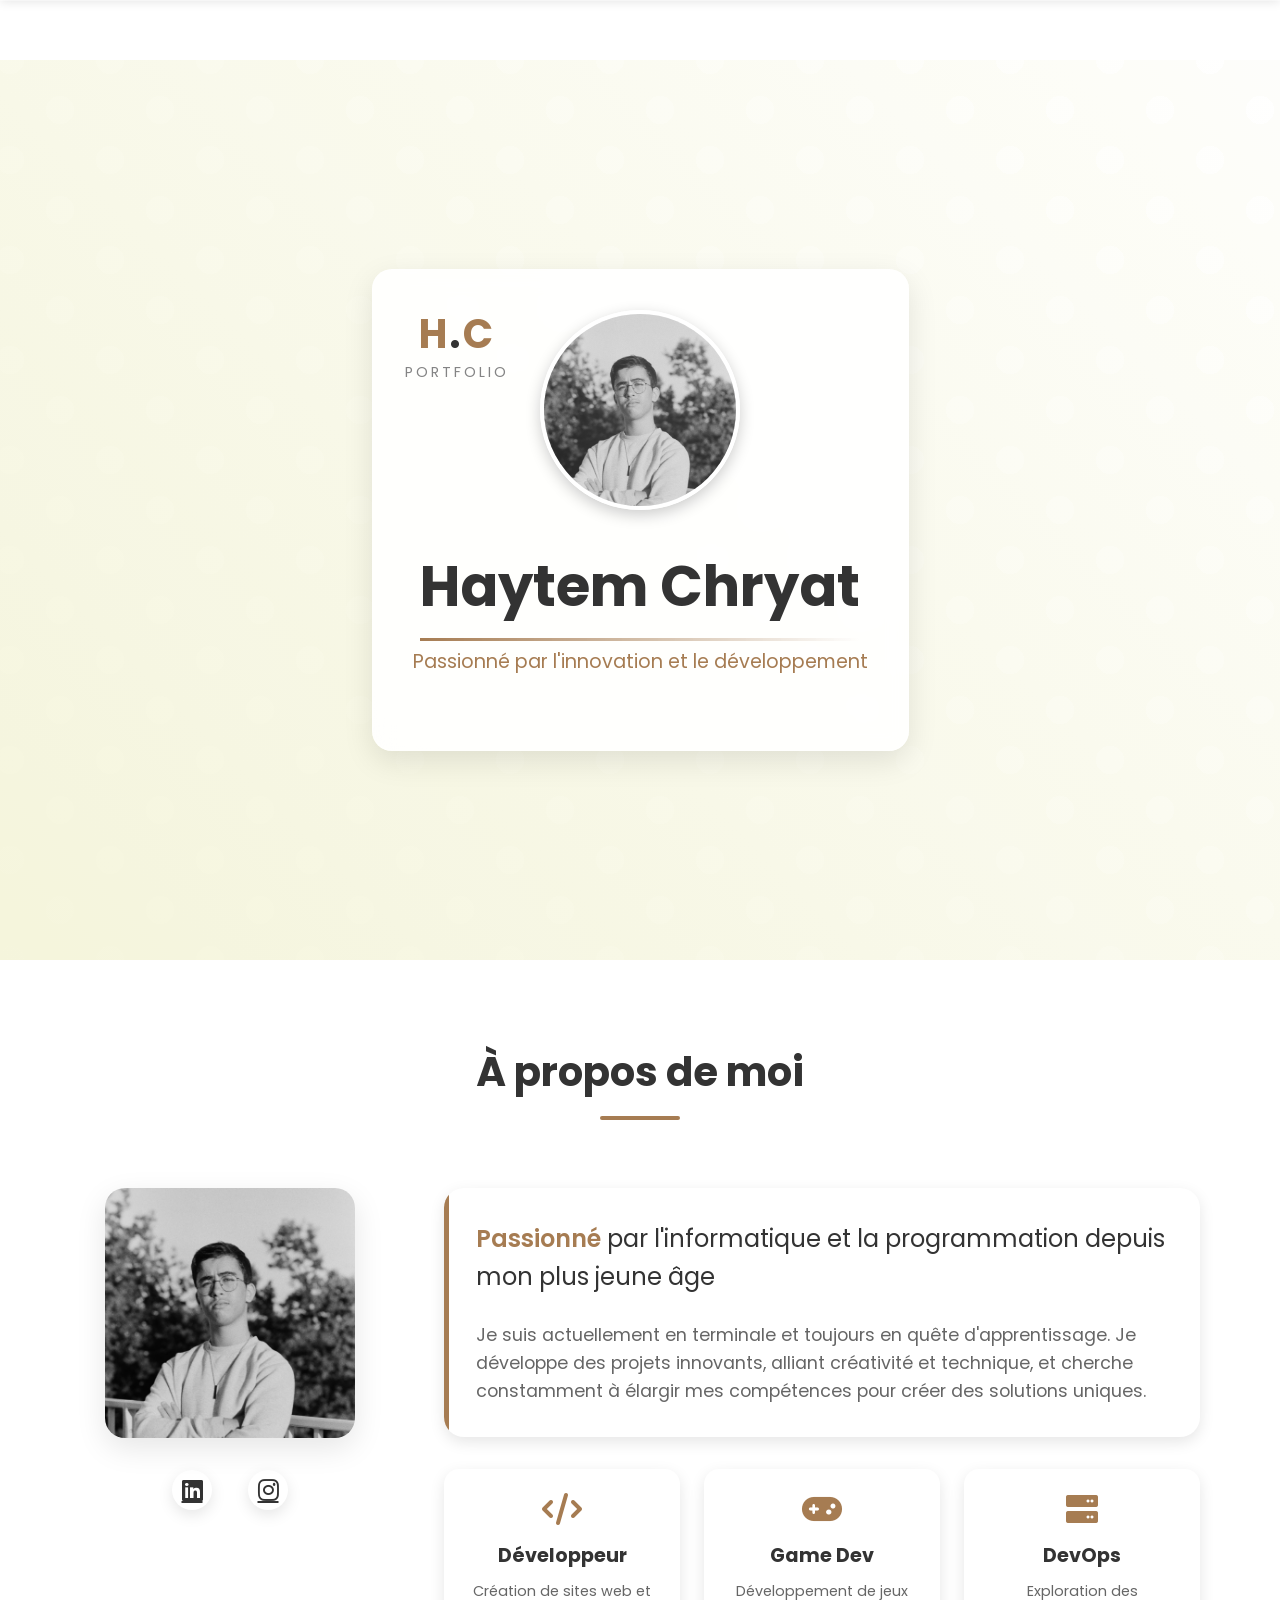
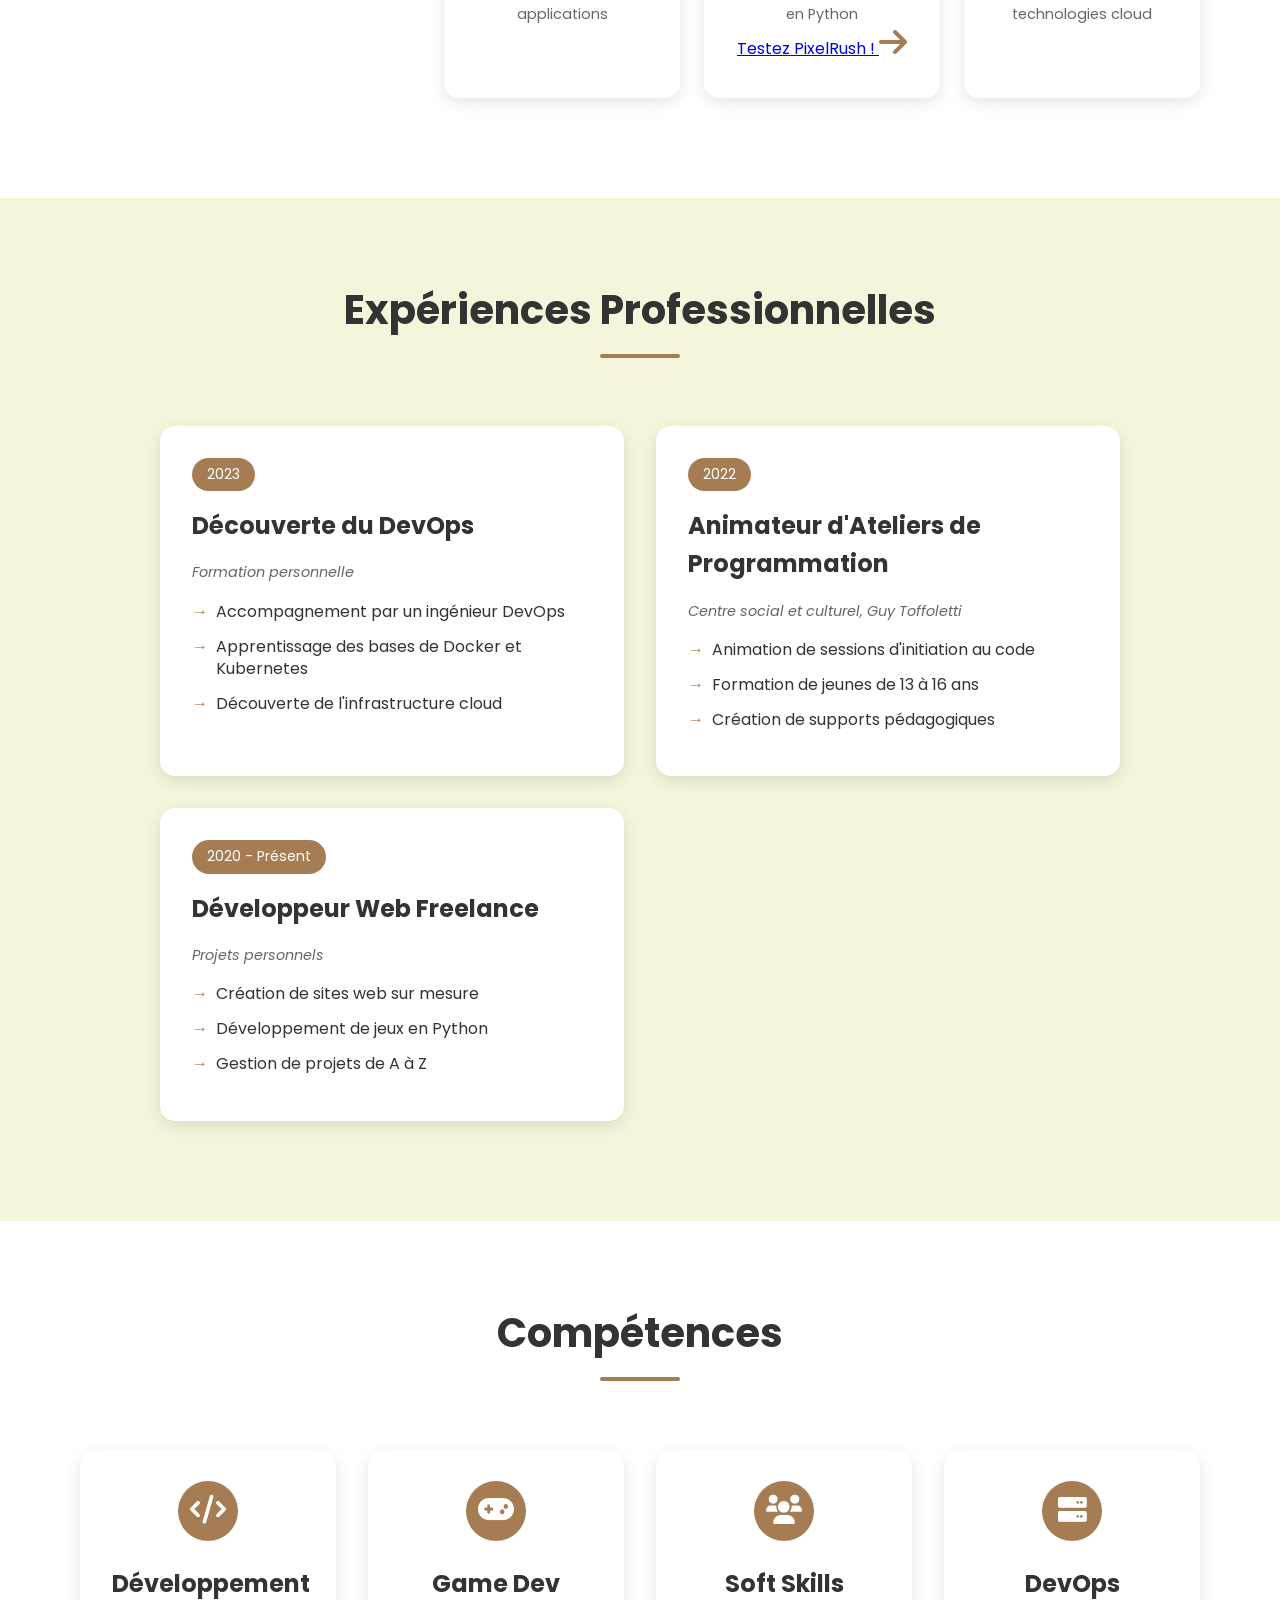
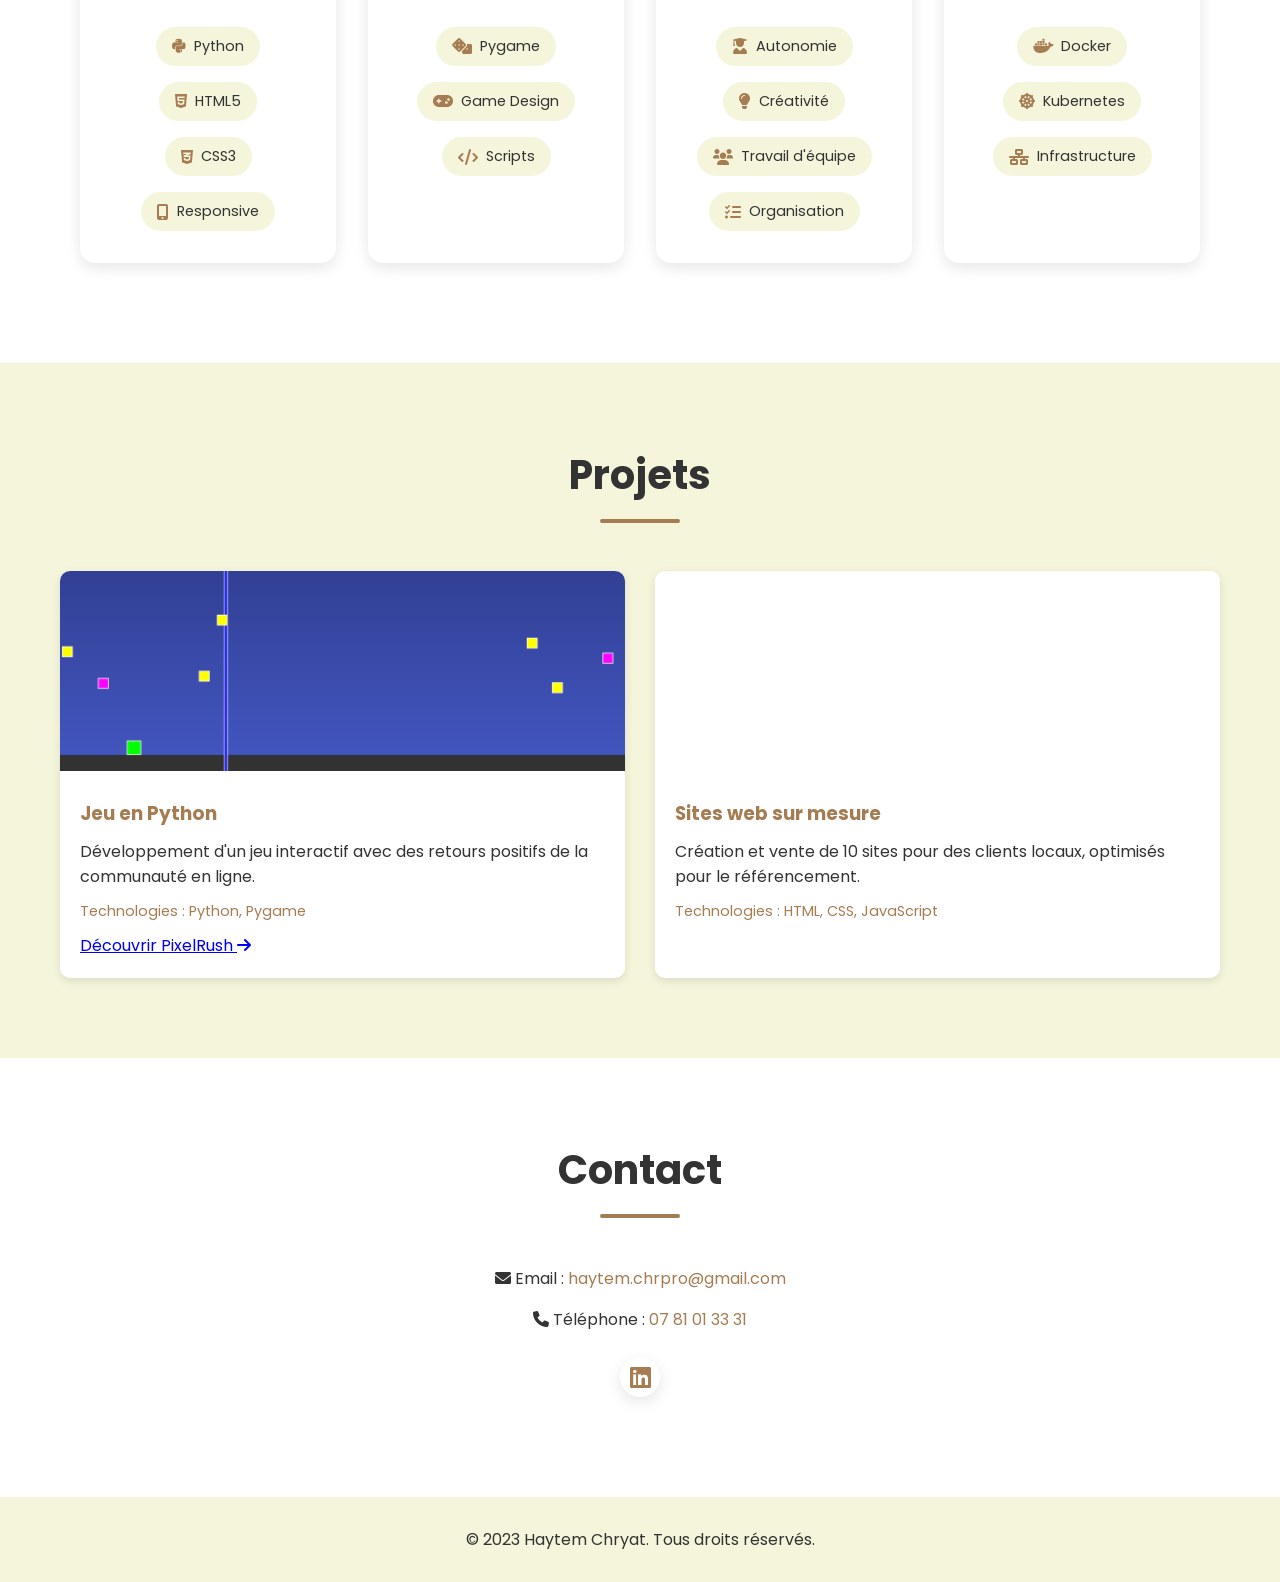
==== commit 3b03f56d: "Update index.html" ====
--- a/index.html
+++ b/index.html
@@ -68,6 +68,9 @@
                             <i class="fas fa-gamepad"></i>
                             <h3>Game Dev</h3>
                             <p>Développement de jeux en Python</p>
+                            <a href="pixelrush.html" class="game-button">
+                                Testez PixelRush ! <i class="fas fa-arrow-right"></i>
+                            </a>
                         </div>
                         <div class="info-card">
                             <i class="fas fa-server"></i>
@@ -231,6 +234,9 @@
                         <h3>Jeu en Python</h3>
                         <p>Développement d'un jeu interactif avec des retours positifs de la communauté en ligne.</p>
                         <p class="project-tech">Technologies : Python, Pygame</p>
+                        <a href="pixelrush.html" class="project-button">
+                            Découvrir PixelRush <i class="fas fa-arrow-right"></i>
+                        </a>
                     </div>
                 </div>
 
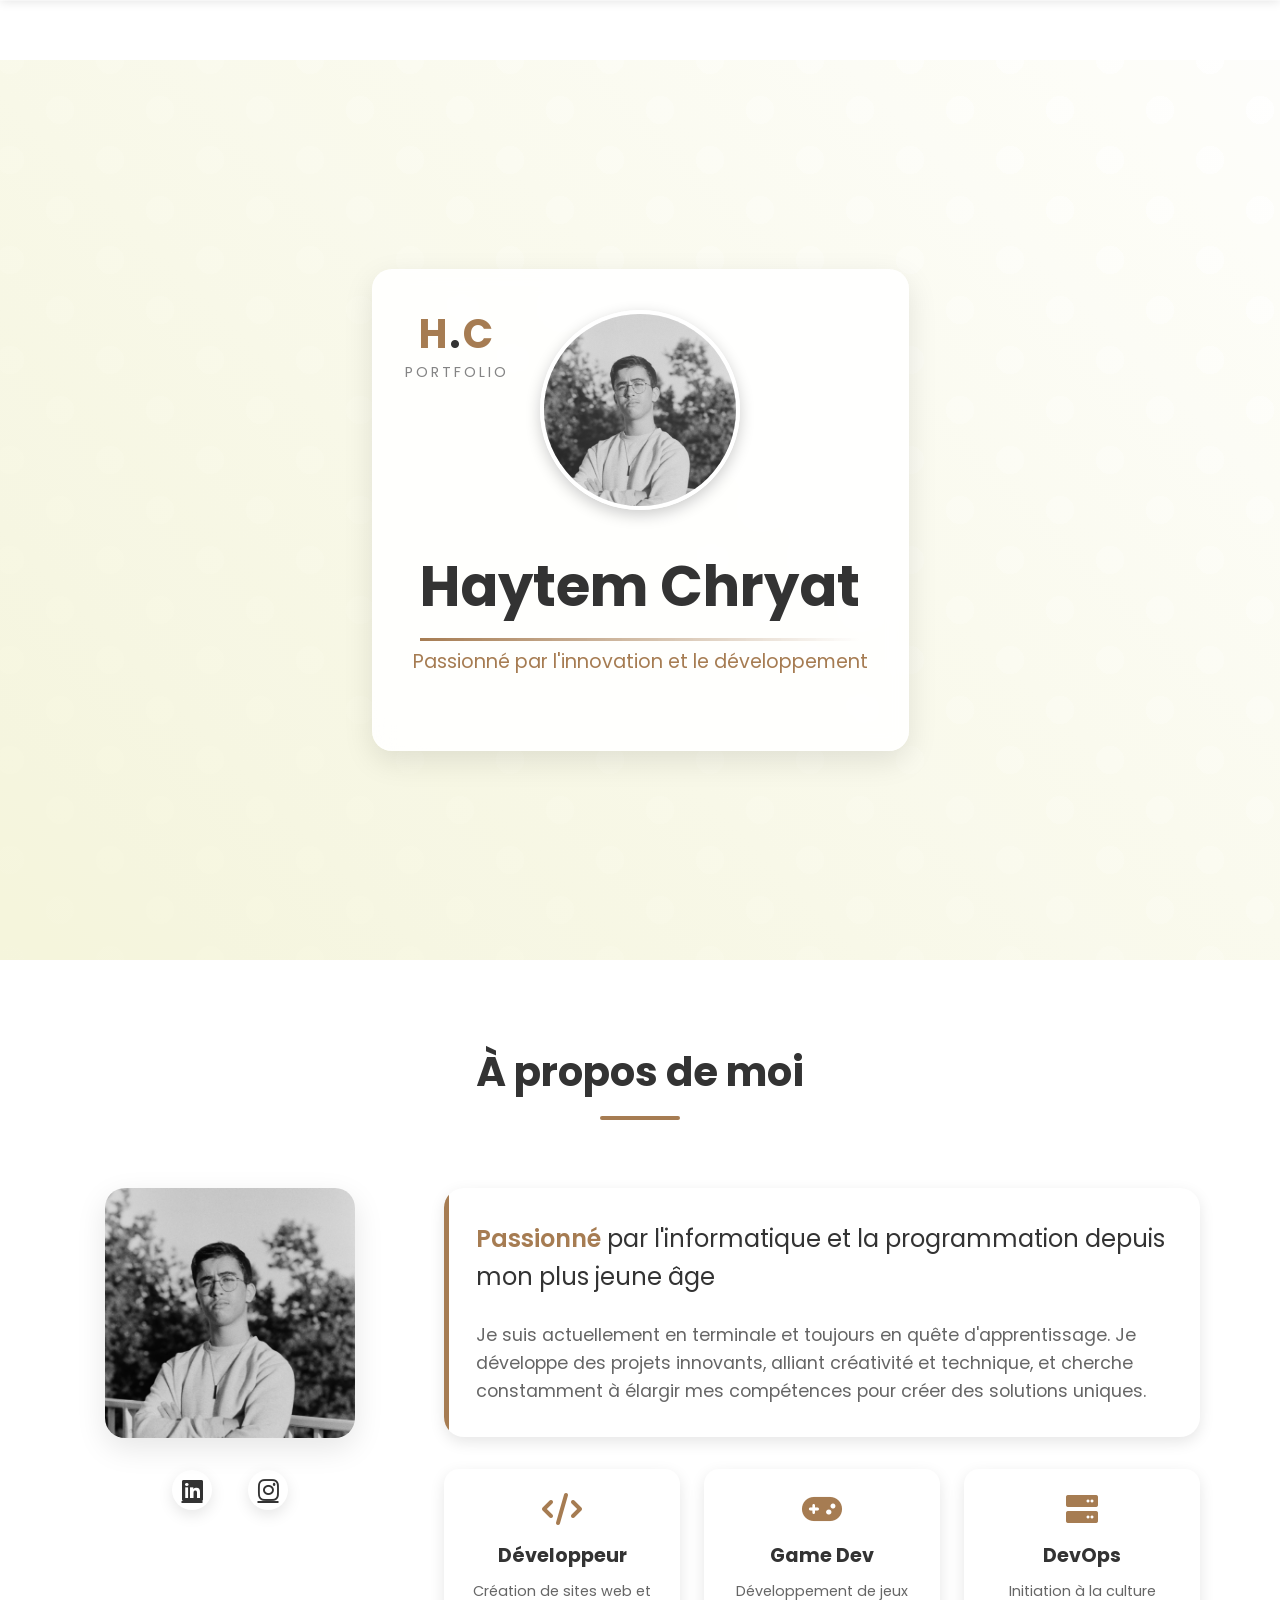
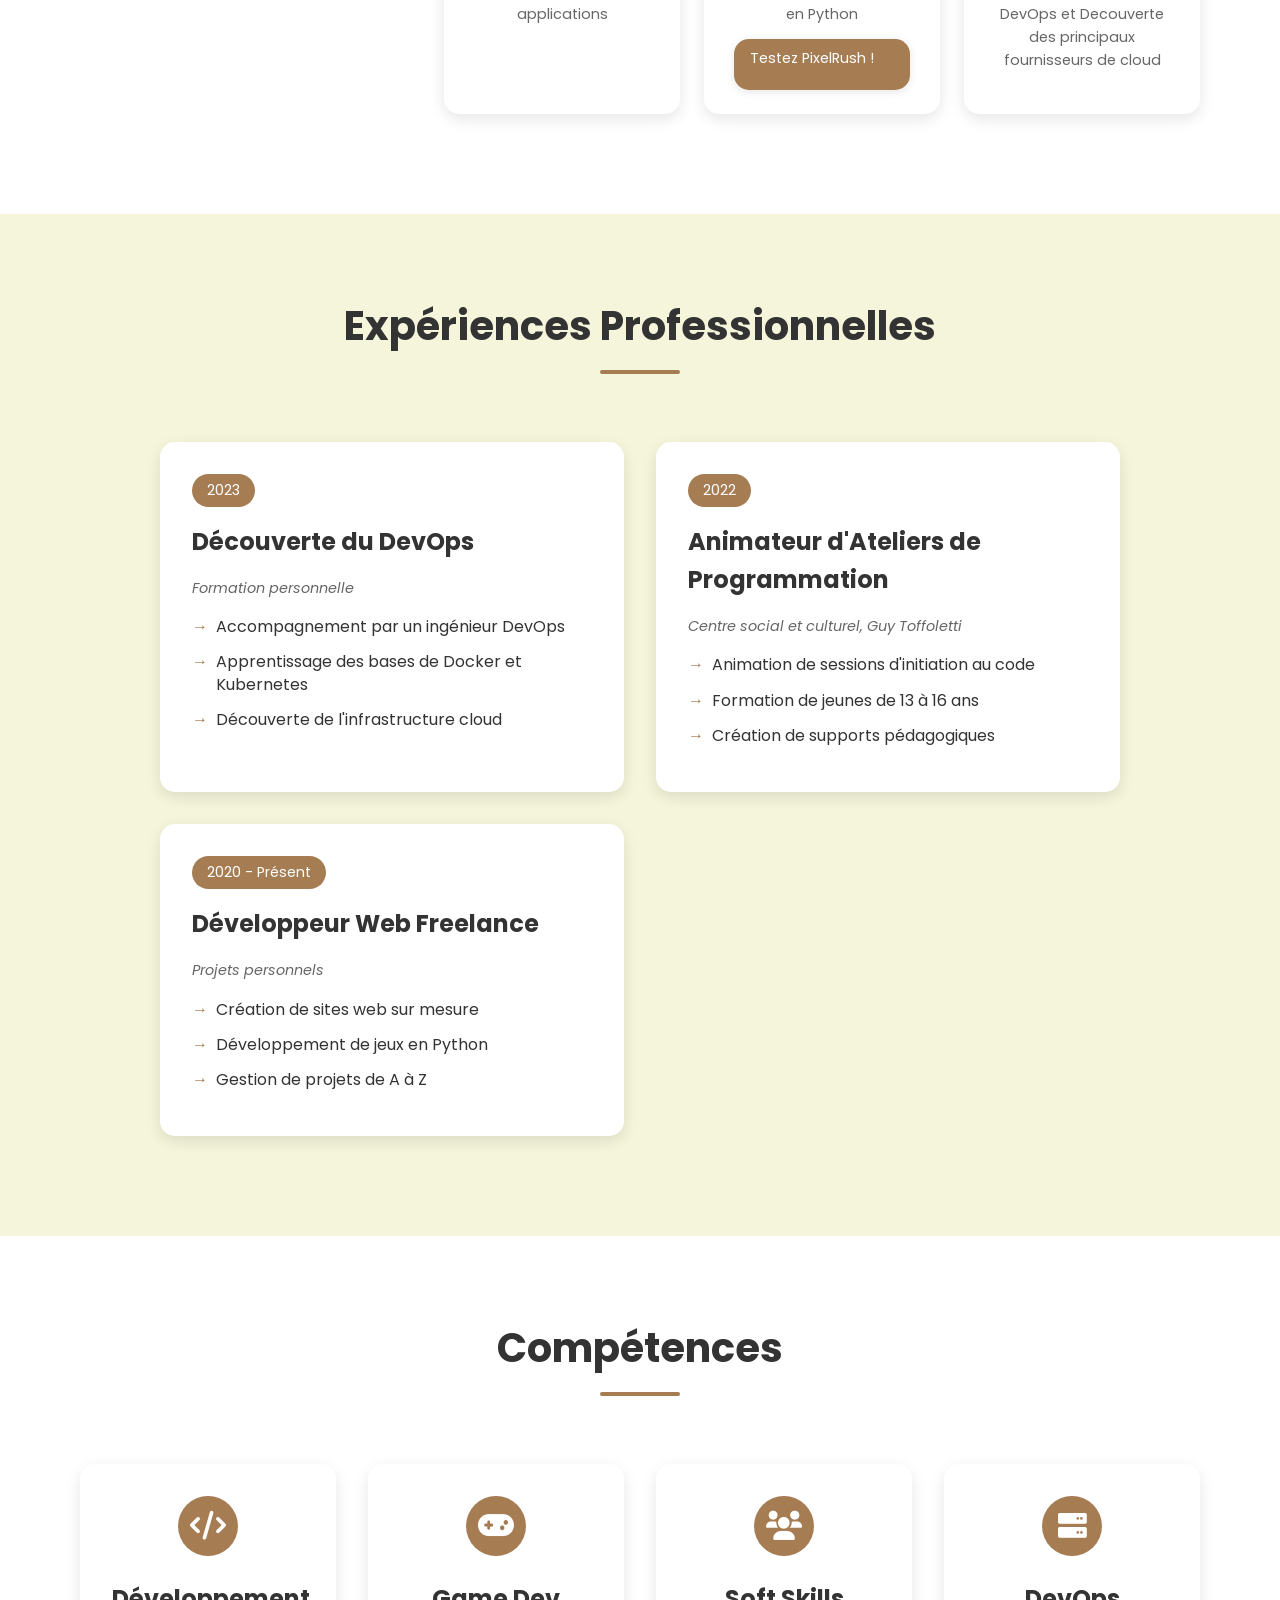
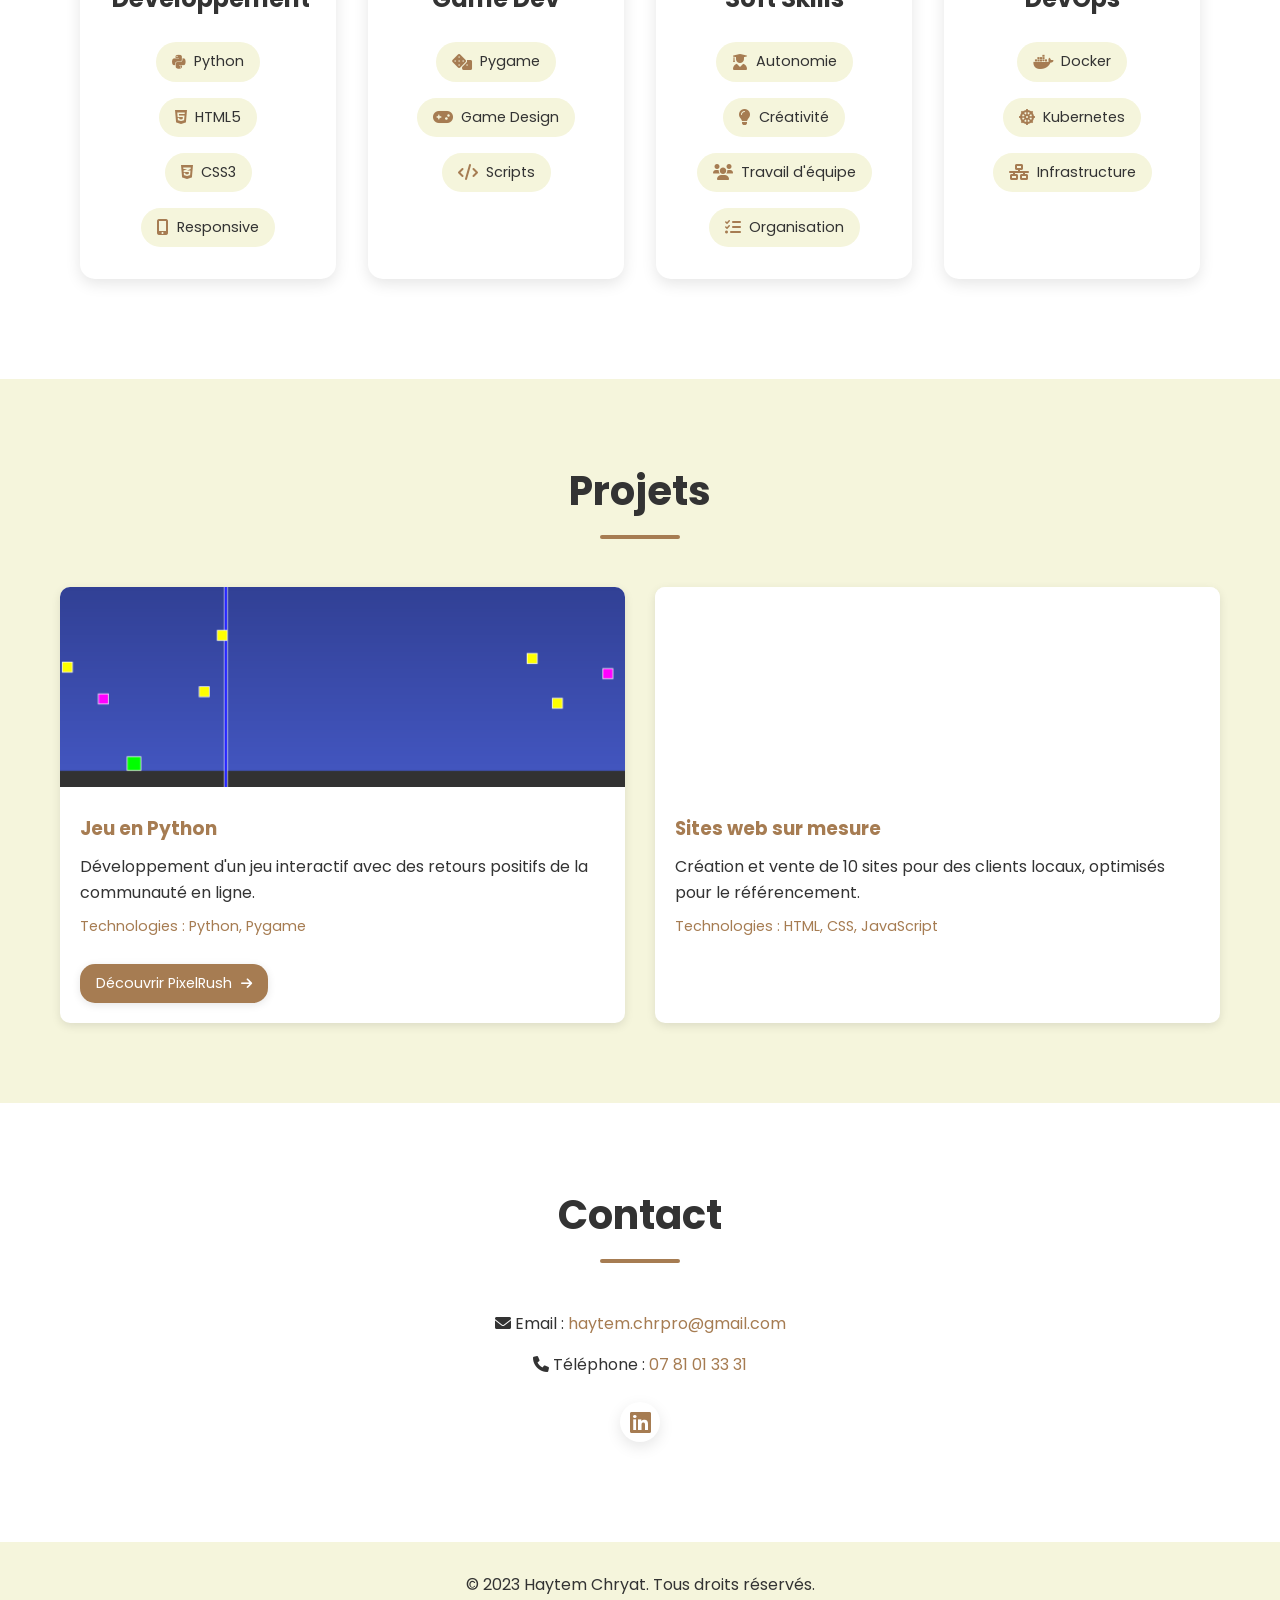
==== commit aed333e1: "Update index.html" ====
--- a/index.html
+++ b/index.html
@@ -75,7 +75,7 @@
                         <div class="info-card">
                             <i class="fas fa-server"></i>
                             <h3>DevOps</h3>
-                            <p>Exploration des technologies cloud</p>
+                            <p>Initiation à la culture DevOps et Decouverte des principaux fournisseurs de cloud</p>
                         </div>
                     </div>
                 </div>
--- a/styles.css
+++ b/styles.css
@@ -669,7 +669,7 @@
 
 .experience-card:hover {
     transform: translateY(-5px);
-    box-shadow: 0 8px 20px rgba(0, 0, 0, 0.15);
+    box-shadow: 0 8px 25px rgba(0, 0, 0, 0.15);
 }
 
 .experience-card h3 {
@@ -729,7 +729,7 @@
 
 .skill-category:hover {
     transform: translateY(-5px);
-    box-shadow: 0 8px 20px rgba(0, 0, 0, 0.15);
+    box-shadow: 0 8px 25px rgba(0, 0, 0, 0.15);
 }
 
 .skill-category h3 {
@@ -821,6 +821,34 @@
     margin: 10px 0;
 }
 
+.project-button {
+    display: inline-block;
+    padding: 0.5rem 1rem;
+    margin-top: 1rem;
+    font-size: 0.9rem;
+    background: var(--accent-color);
+    color: white;
+    text-decoration: none;
+    border-radius: 15px;
+    transition: transform 0.3s ease, box-shadow 0.3s ease;
+    box-shadow: 0 2px 8px rgba(0,0,0,0.1);
+}
+
+.project-button:hover {
+    transform: translateX(5px);
+    box-shadow: 0 3px 12px rgba(0,0,0,0.2);
+}
+
+.project-button i {
+    margin-left: 5px;
+    font-size: 0.8rem;
+    transition: transform 0.3s ease;
+}
+
+.project-button:hover i {
+    transform: translateX(3px);
+}
+
 /* Contact */
 .contact-info {
     text-align: center;
@@ -1122,3 +1150,31 @@
         font-size: 2rem;
     }
 }
+
+.game-button {
+    display: inline-block;
+    padding: 0.5rem 1rem;
+    margin-top: 0.8rem;
+    font-size: 0.9rem;
+    background: var(--accent-color);
+    color: white;
+    text-decoration: none;
+    border-radius: 15px;
+    transition: transform 0.3s ease, box-shadow 0.3s ease;
+    box-shadow: 0 2px 8px rgba(0,0,0,0.1);
+}
+
+.game-button:hover {
+    transform: translateX(5px);
+    box-shadow: 0 3px 12px rgba(0,0,0,0.2);
+}
+
+.game-button i {
+    margin-left: 5px;
+    font-size: 0.8rem;
+    transition: transform 0.3s ease;
+}
+
+.game-button:hover i {
+    transform: translateX(3px);
+}
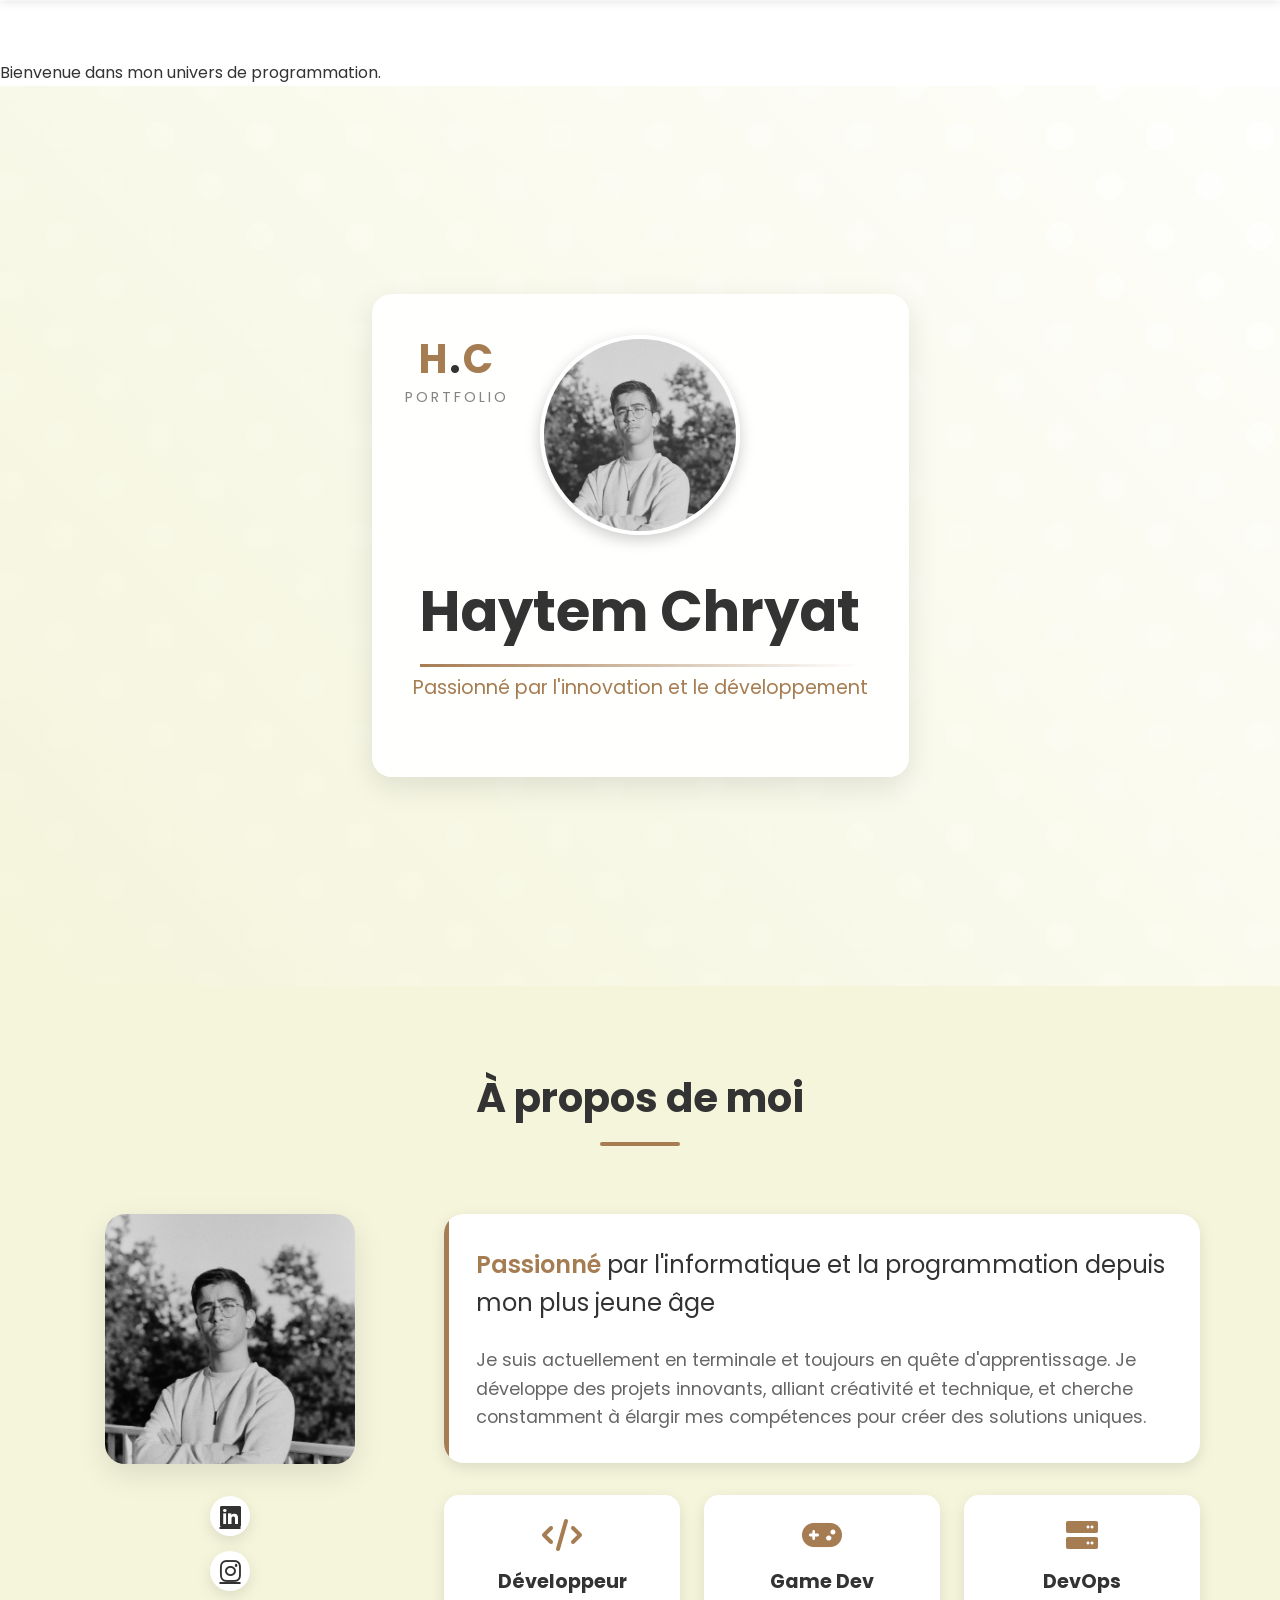
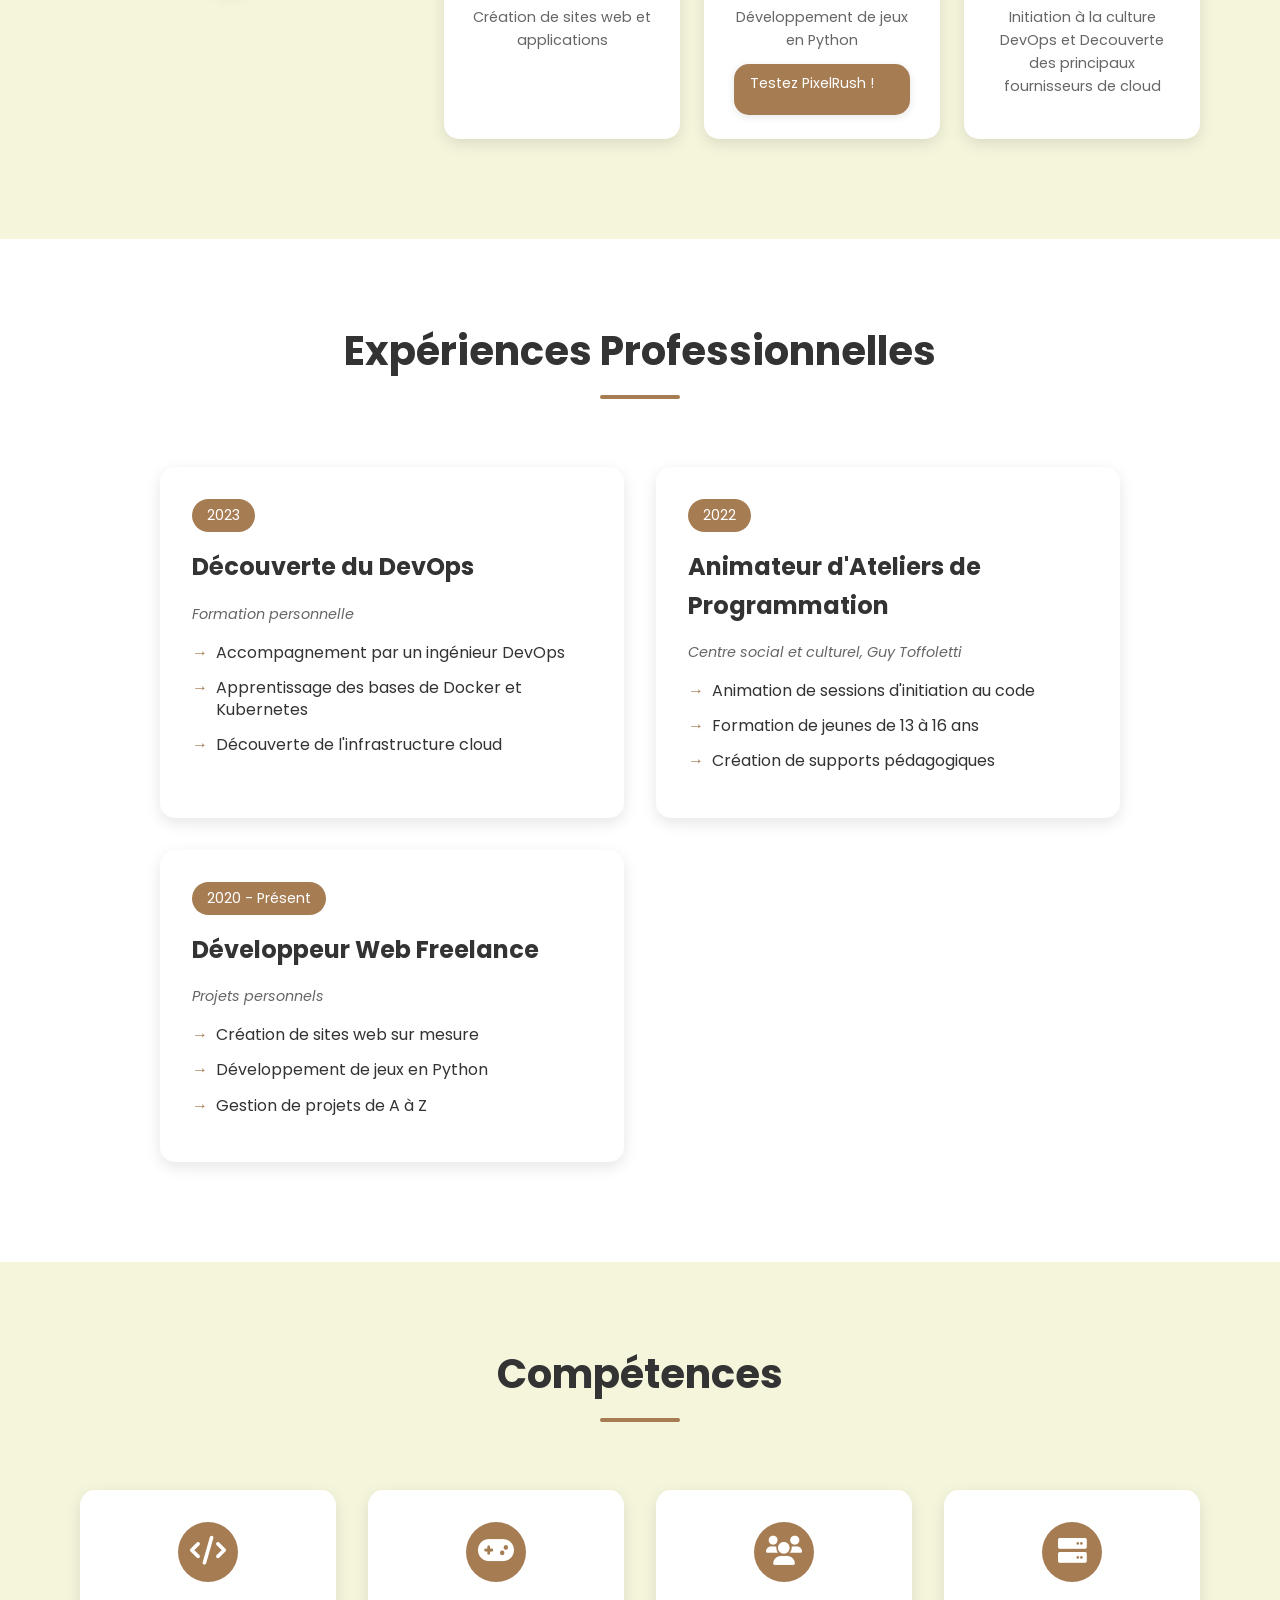
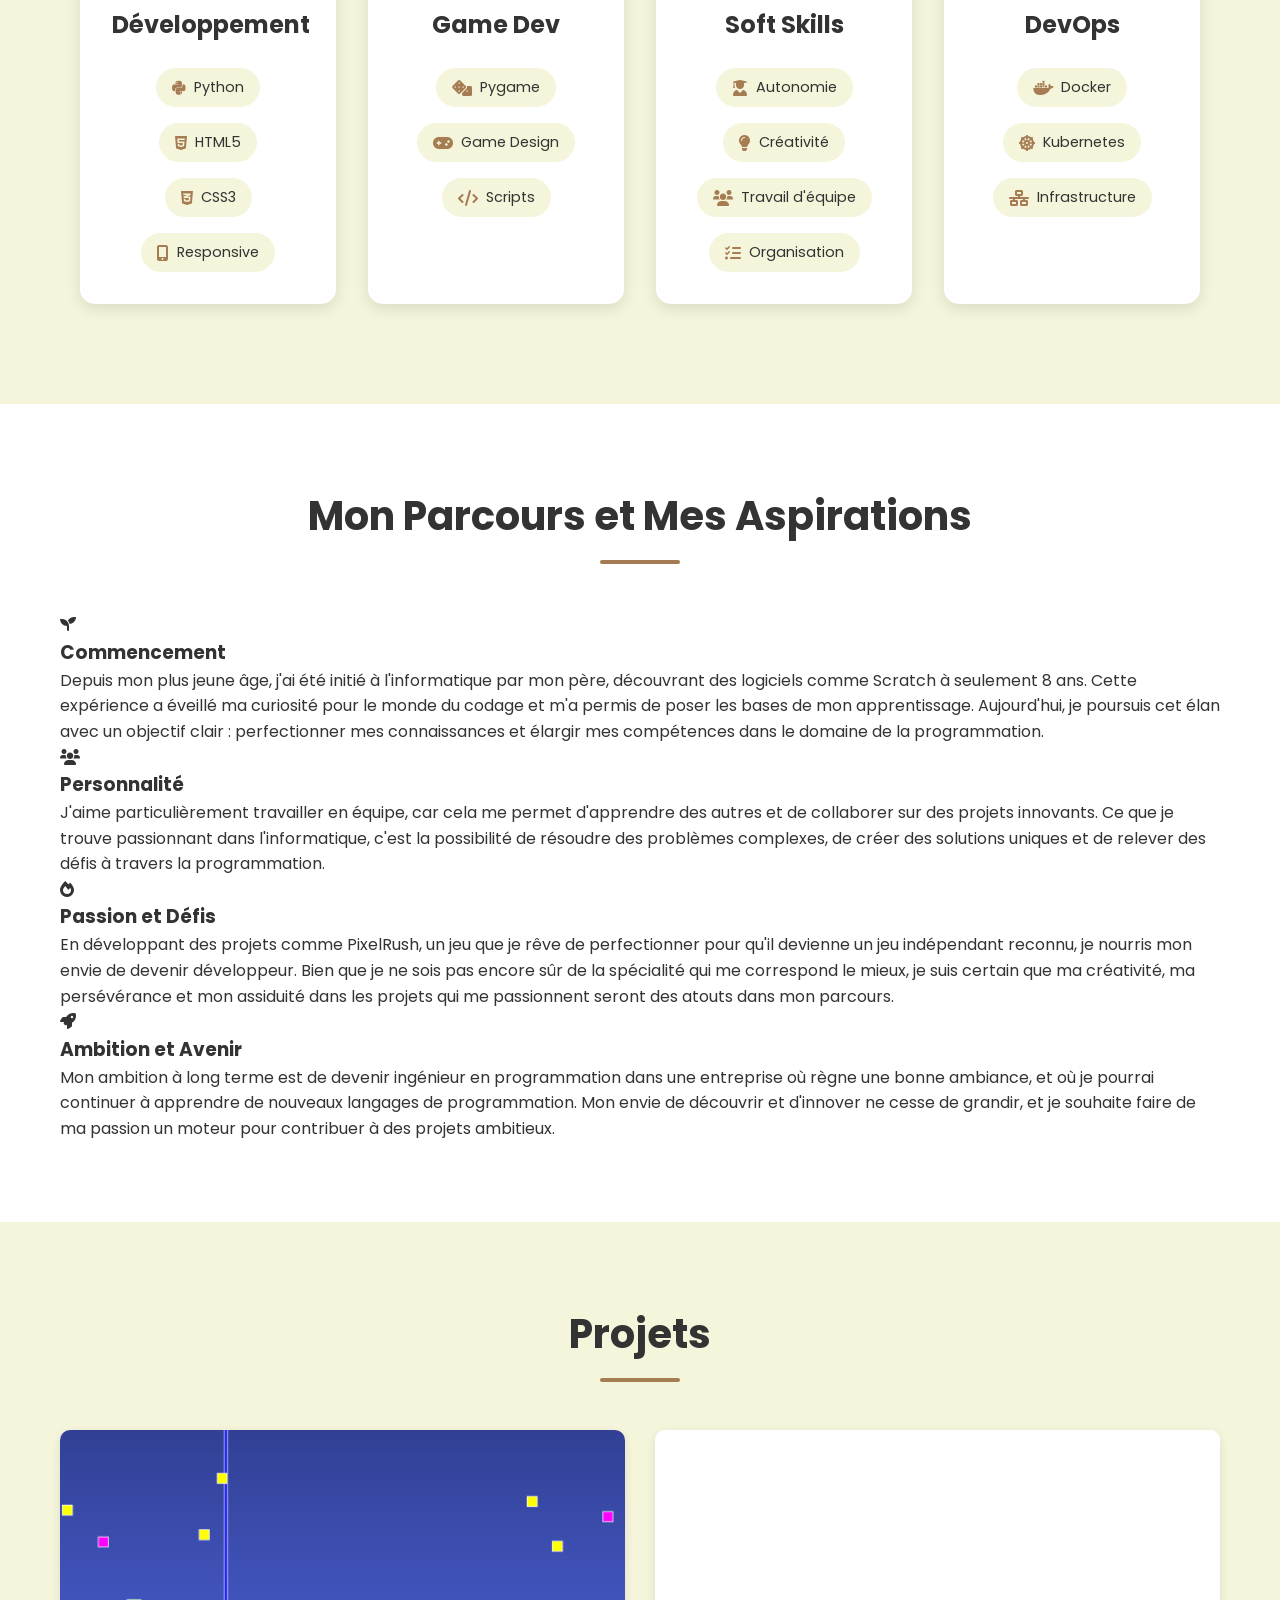
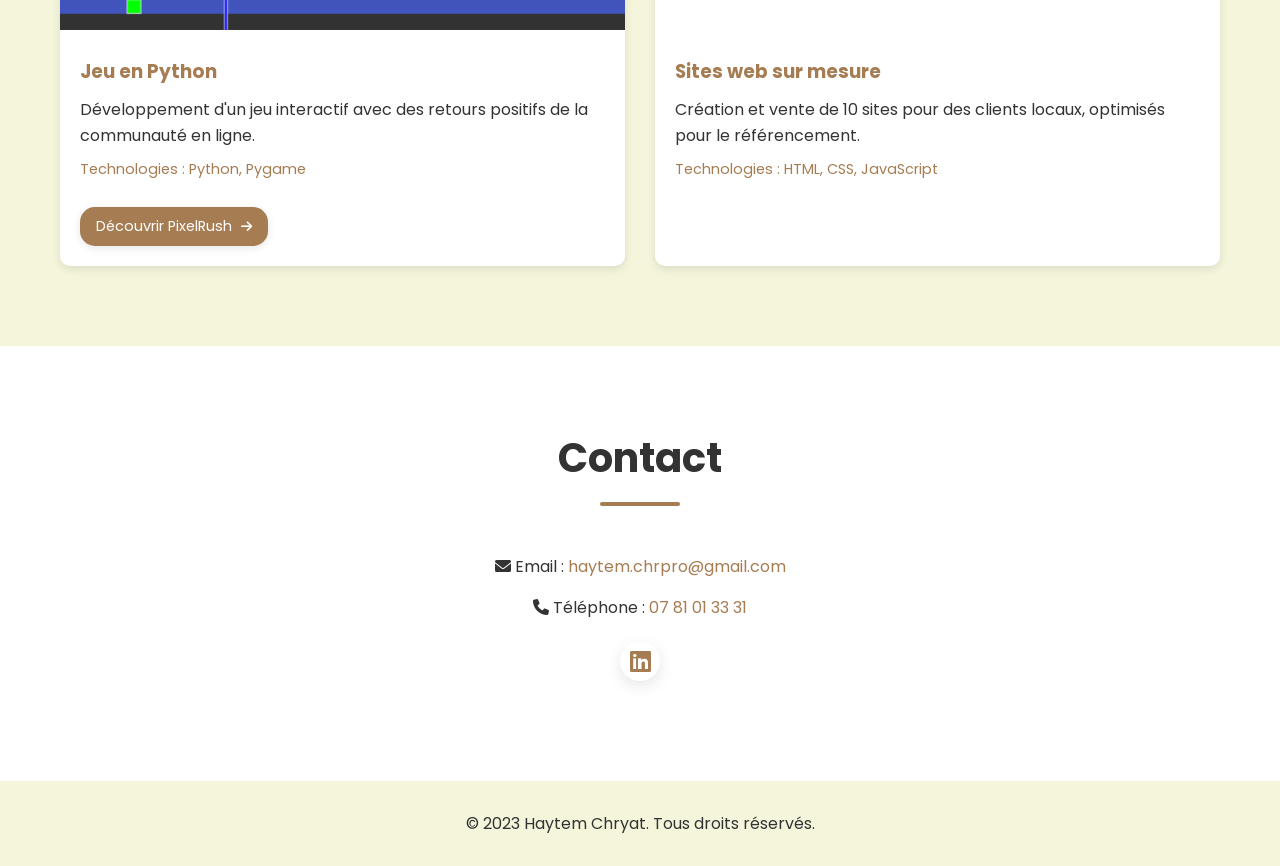
==== commit 03d32c79: "Update index.html" ====
--- a/index.html
+++ b/index.html
@@ -10,6 +10,9 @@
     <link href="https://fonts.googleapis.com/css2?family=Poppins:wght@300;400;500;600;700&display=swap" rel="stylesheet">
 </head>
 <body>
+    <div class="intro-animation">
+        <div class="typewriter-text">Bienvenue dans mon univers de programmation.</div>
+    </div>
     <nav class="navbar">
         <div class="container">
             <div class="nav-links">
@@ -18,6 +21,7 @@
                 <a href="#skills"><i class="fas fa-code"></i> Compétences</a>
                 <a href="#projects"><i class="fas fa-project-diagram"></i> Projets</a>
                 <a href="#contact"><i class="fas fa-envelope"></i> Contact</a>
+                <a href="#journey"><i class="fas fa-rocket"></i> Mon Parcours et Mes Aspirations</a>
             </div>
         </div>
     </nav>
@@ -222,6 +226,42 @@
         </div>
     </section>
 
+    <section id="journey" class="section">
+        <div class="container">
+            <h2 class="section-title">Mon Parcours et Mes Aspirations</h2>
+            <div class="journey-grid">
+                <div class="journey-card">
+                    <div class="journey-icon">
+                        <i class="fas fa-seedling"></i>
+                    </div>
+                    <h3>Commencement</h3>
+                    <p>Depuis mon plus jeune âge, j'ai été initié à l'informatique par mon père, découvrant des logiciels comme Scratch à seulement 8 ans. Cette expérience a éveillé ma curiosité pour le monde du codage et m'a permis de poser les bases de mon apprentissage. Aujourd'hui, je poursuis cet élan avec un objectif clair : perfectionner mes connaissances et élargir mes compétences dans le domaine de la programmation.</p>
+                </div>
+                <div class="journey-card">
+                    <div class="journey-icon">
+                        <i class="fas fa-users"></i>
+                    </div>
+                    <h3>Personnalité</h3>
+                    <p>J'aime particulièrement travailler en équipe, car cela me permet d'apprendre des autres et de collaborer sur des projets innovants. Ce que je trouve passionnant dans l'informatique, c'est la possibilité de résoudre des problèmes complexes, de créer des solutions uniques et de relever des défis à travers la programmation.</p>
+                </div>
+                <div class="journey-card">
+                    <div class="journey-icon">
+                        <i class="fas fa-fire"></i>
+                    </div>
+                    <h3>Passion et Défis</h3>
+                    <p>En développant des projets comme PixelRush, un jeu que je rêve de perfectionner pour qu'il devienne un jeu indépendant reconnu, je nourris mon envie de devenir développeur. Bien que je ne sois pas encore sûr de la spécialité qui me correspond le mieux, je suis certain que ma créativité, ma persévérance et mon assiduité dans les projets qui me passionnent seront des atouts dans mon parcours.</p>
+                </div>
+                <div class="journey-card">
+                    <div class="journey-icon">
+                        <i class="fas fa-rocket"></i>
+                    </div>
+                    <h3>Ambition et Avenir</h3>
+                    <p>Mon ambition à long terme est de devenir ingénieur en programmation dans une entreprise où règne une bonne ambiance, et où je pourrai continuer à apprendre de nouveaux langages de programmation. Mon envie de découvrir et d'innover ne cesse de grandir, et je souhaite faire de ma passion un moteur pour contribuer à des projets ambitieux.</p>
+                </div>
+            </div>
+        </div>
+    </section>
+
     <section id="projects" class="section">
         <div class="container">
             <h2 class="section-title">Projets</h2>
--- a/styles.css
+++ b/styles.css
@@ -505,9 +505,10 @@
 
 .social-links {
     display: flex;
-    justify-content: center;
-    gap: 1rem;
-    margin-top: 1.5rem;
+    flex-direction: column;
+    align-items: center;
+    gap: 15px;
+    margin-top: 20px;
 }
 
 .social-link {
@@ -528,6 +529,26 @@
     background: var(--accent-color);
     color: white;
     transform: translateY(-3px);
+}
+
+.social-links .cv-button {
+    margin: 0;
+    padding: 10px 20px;
+    font-size: 1em;
+    width: auto;
+    text-align: center;
+    background: var(--accent-color);
+    border-radius: 25px;
+    transition: transform 0.3s ease, box-shadow 0.3s ease;
+}
+
+.social-links .cv-button:hover {
+    transform: translateY(-2px);
+    box-shadow: 0 4px 15px rgba(0, 0, 0, 0.2);
+}
+
+.social-links .cv-button i {
+    margin-left: 8px;
 }
 
 .about-content {
@@ -1025,60 +1046,136 @@
 }
 
 /* Media Queries */
-@media (max-width: 768px) {
-    .header h1 {
-        font-size: 2.5rem;
-    }
-    
+@media screen and (max-width: 1200px) {
+    .container {
+        max-width: 95%;
+    }
+}
+
+@media screen and (max-width: 992px) {
+    .about-container {
+        flex-direction: column;
+        align-items: center;
+        gap: 2rem;
+    }
+
+    .about-image {
+        width: 100%;
+        max-width: 400px;
+    }
+
+    .about-content {
+        width: 100%;
+    }
+
+    .about-cards {
+        grid-template-columns: repeat(2, 1fr);
+    }
+
+    .projects-grid {
+        grid-template-columns: repeat(2, 1fr);
+    }
+}
+
+@media screen and (max-width: 768px) {
+    body {
+        padding-top: 0;
+    }
+
+    .navbar {
+        position: static;
+    }
+
     .nav-links {
         flex-direction: column;
-        align-items: center;
-        padding: 0.5rem 0;
-    }
-    
-    .section {
-        padding: 60px 0;
-    }
-    
-    .experience-grid,
-    .projects-grid,
-    .skills-grid {
-        grid-template-columns: 1fr;
-    }
-    
+        padding: 1rem;
+    }
+
+    .nav-links a {
+        width: 100%;
+        text-align: center;
+        padding: 0.8rem;
+    }
+
+    .header-content {
+        padding: 2rem 1rem;
+    }
+
     .profile-image {
         width: 150px;
         height: 150px;
     }
-}
-
-@media (max-width: 480px) {
-    .header h1 {
+
+    .about-cards,
+    .projects-grid {
+        grid-template-columns: 1fr;
+        gap: 1.5rem;
+    }
+
+    .info-card {
+        padding: 1.5rem;
+    }
+
+    .exp-container {
+        grid-template-columns: 1fr;
+    }
+
+    .contact-form {
+        padding: 1.5rem;
+    }
+}
+
+@media screen and (max-width: 480px) {
+    .section {
+        padding: 3rem 1rem;
+    }
+
+    .section-title {
+        font-size: 1.8rem;
+        margin-bottom: 2rem;
+    }
+
+    .header-content h1 {
         font-size: 2rem;
     }
-    
-    .tagline {
-        font-size: 1rem;
-    }
-    
-    .section h2 {
-        font-size: 1.8rem;
-    }
-    
+
     .profile-image {
         width: 120px;
         height: 120px;
     }
-}
-
-@media (max-width: 768px) {
-    .experience-grid,
-    .skills-grid {
-        grid-template-columns: 1fr;
-    }
-    
-    .skill-category {
-        padding: 20px;
+
+    .about-text {
+        padding: 1rem;
+    }
+
+    .highlight-text {
+        font-size: 1.1rem;
+    }
+
+    .info-card,
+    .skill-box,
+    .project-card {
+        padding: 1rem;
+    }
+
+    .contact-form input,
+    .contact-form textarea {
+        padding: 0.8rem;
+    }
+
+    .footer {
+        padding: 2rem 1rem;
+    }
+}
+
+/* Amélioration de l'accessibilité tactile */
+@media (hover: none) and (pointer: coarse) {
+    .nav-links a,
+    .social-link,
+    .game-button,
+    button {
+        min-height: 44px;
+        padding: 12px 20px;
     }
 }
 
@@ -1178,3 +1275,39 @@
 .game-button:hover i {
     transform: translateX(3px);
 }
+
+.cv-button {
+    display: inline-block;
+    padding: 8px 16px;
+    margin-top: 10px;
+    margin-left: 10px;
+    background: var(--accent-color);
+    color: white;
+    text-decoration: none;
+    border-radius: 25px;
+    font-size: 0.9em;
+    transition: transform 0.3s ease, box-shadow 0.3s ease;
+}
+
+.cv-button:hover {
+    transform: translateY(-2px);
+    box-shadow: 0 4px 15px rgba(0, 0, 0, 0.2);
+}
+
+.cv-button i {
+    margin-left: 5px;
+}
+
+.button-group {
+    display: flex;
+    align-items: center;
+    justify-content: center;
+    flex-wrap: wrap;
+    gap: 10px;
+    margin-top: 10px;
+}
+
+.button-group .game-button,
+.button-group .cv-button {
+    margin: 0;
+}
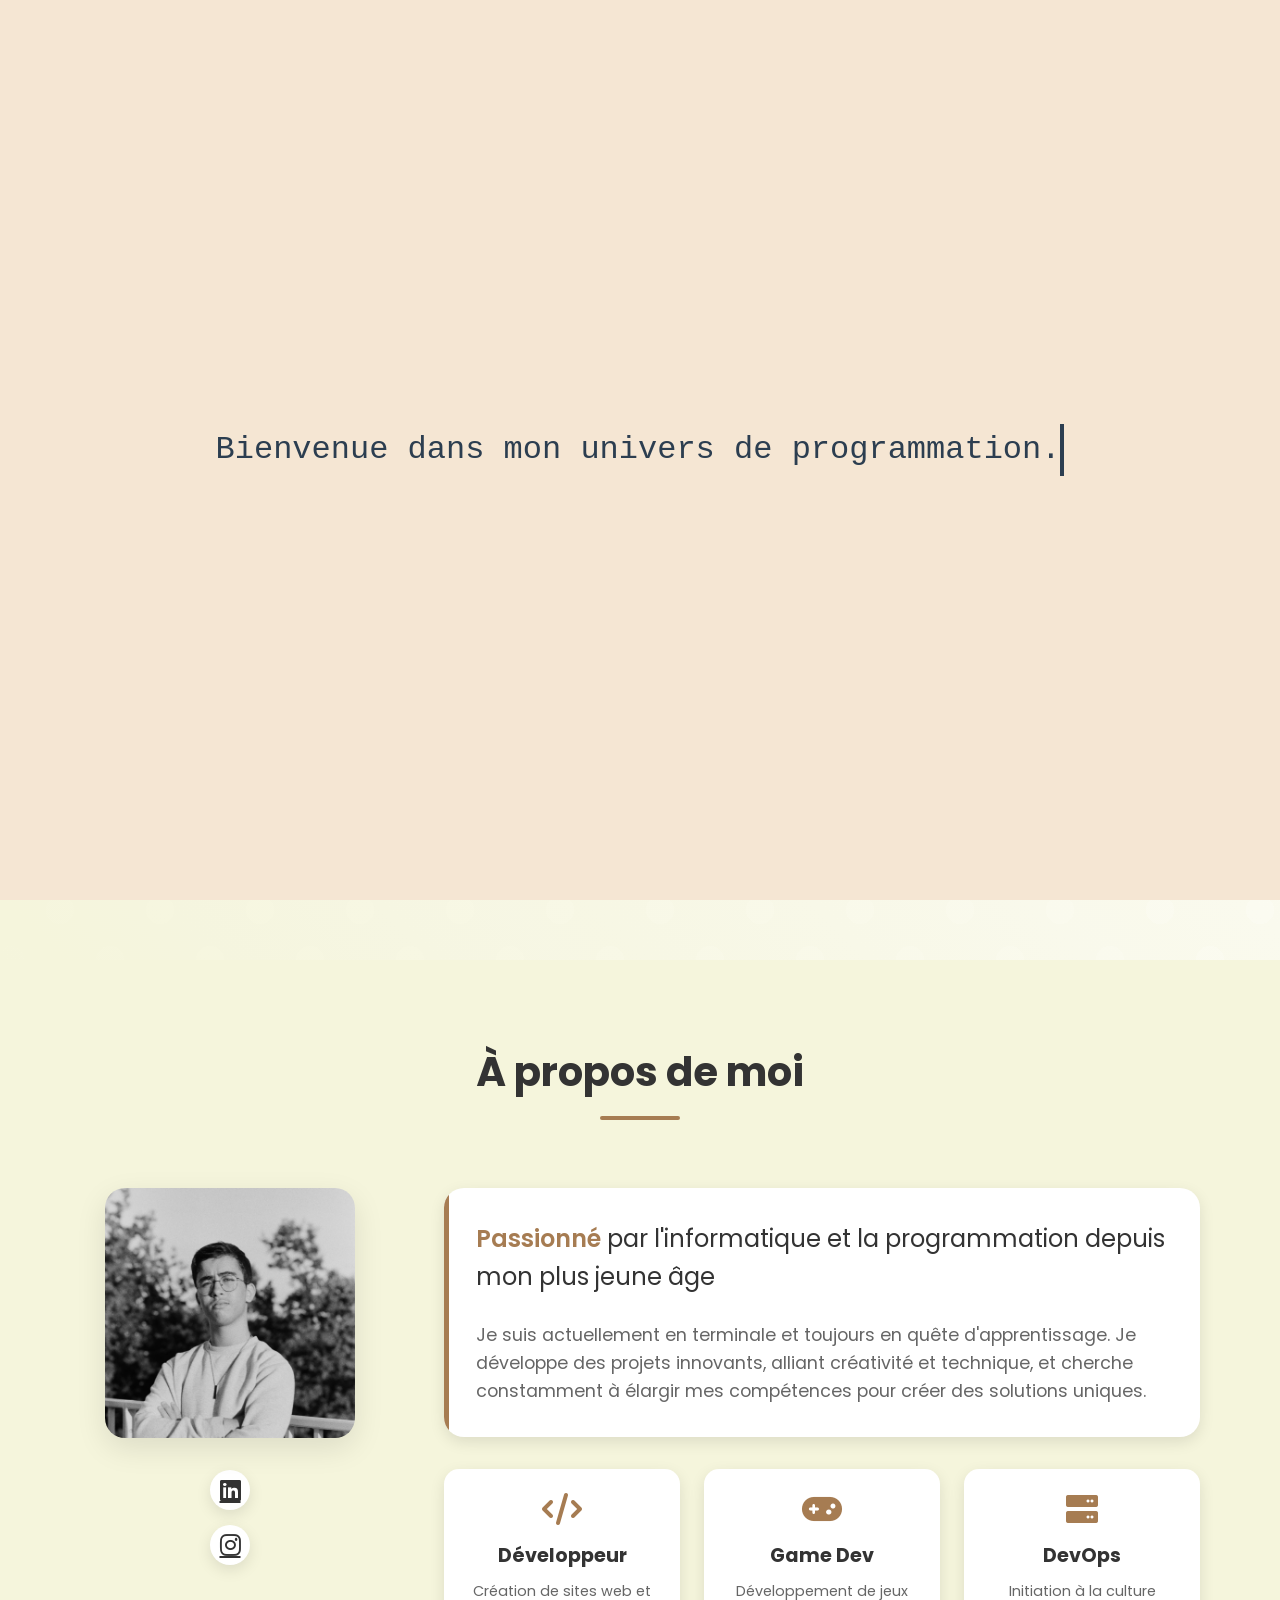
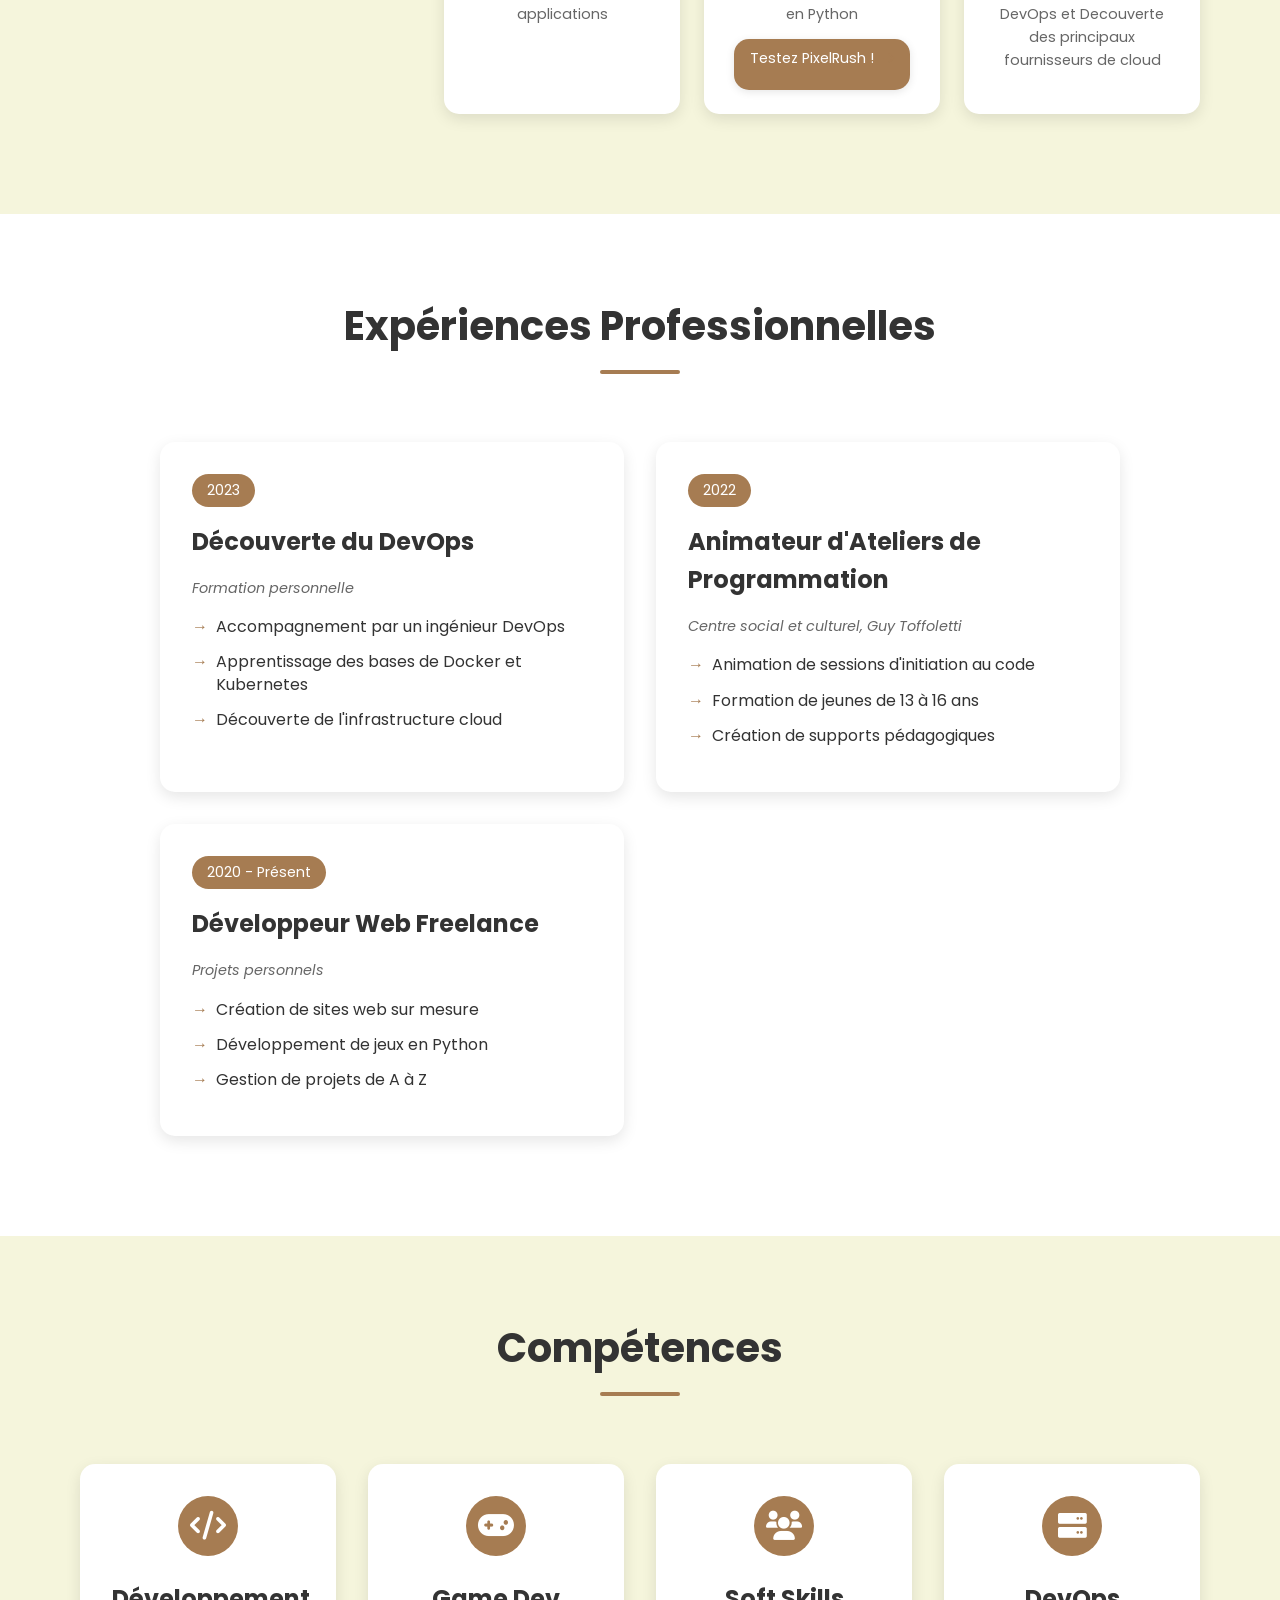
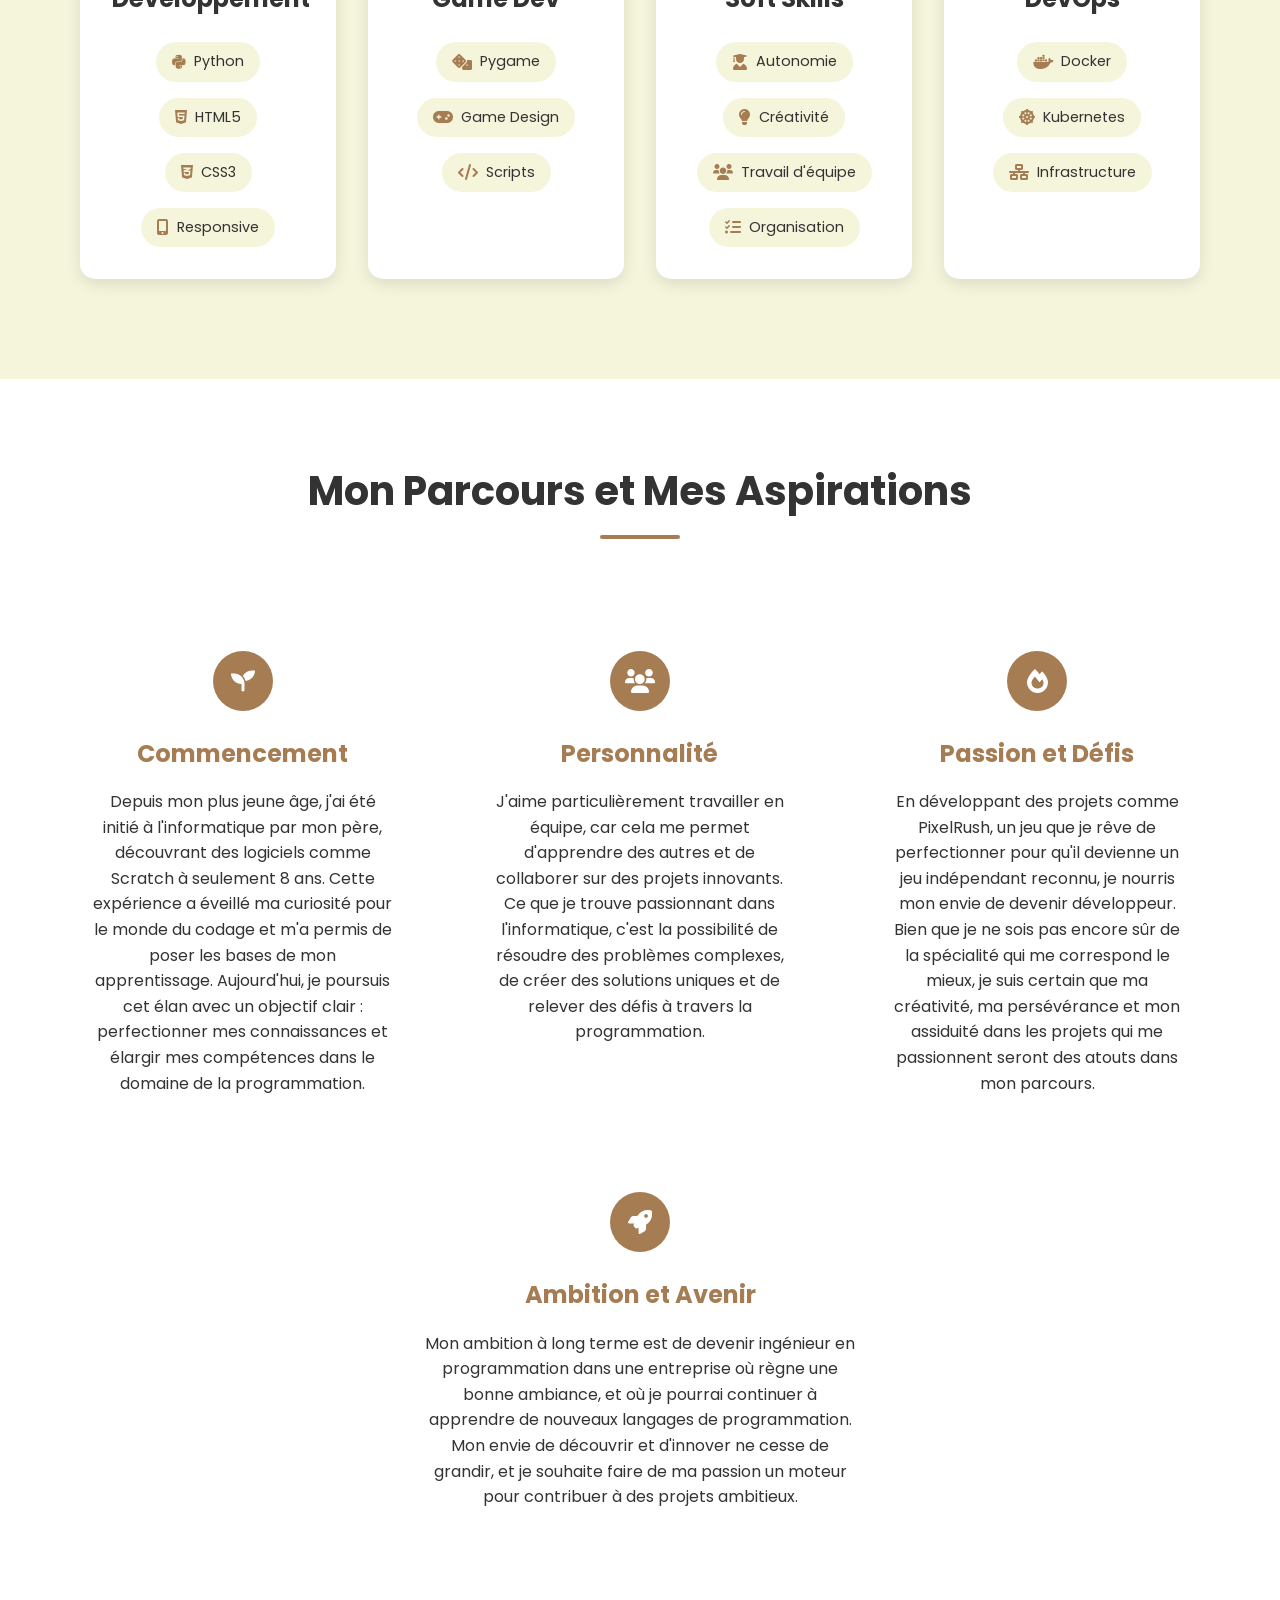
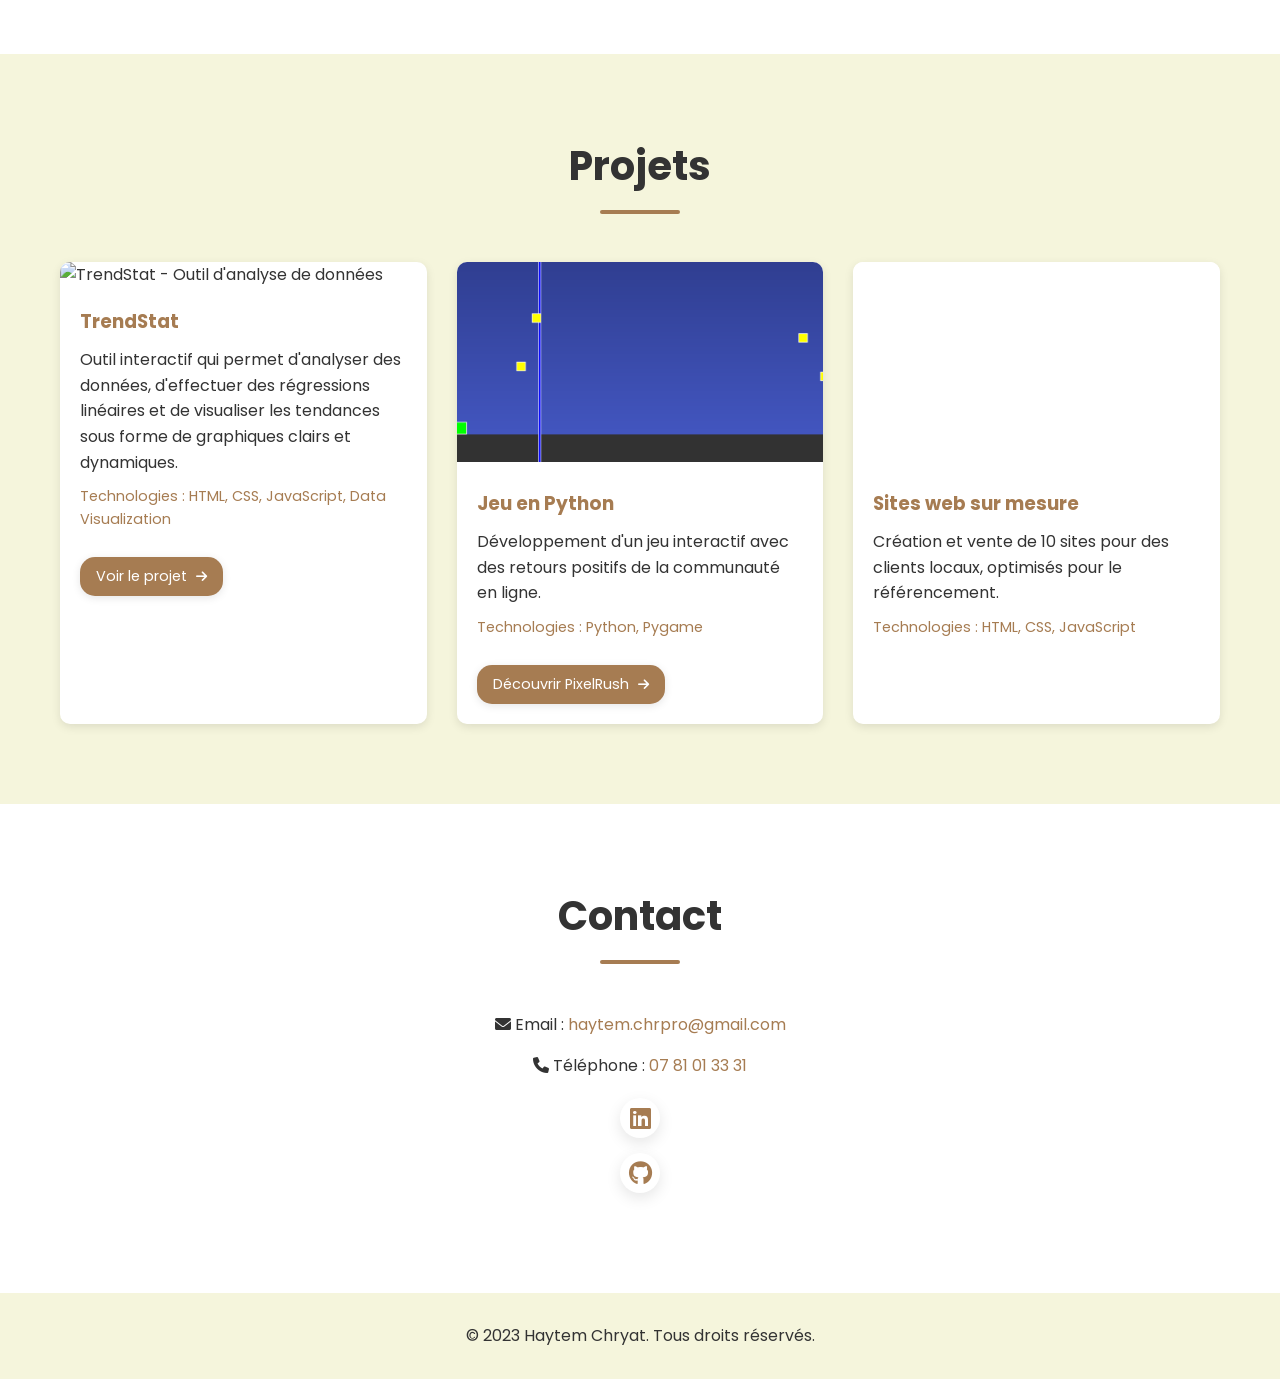
==== commit fc7b8799: "Update index.html" ====
--- a/index.html
+++ b/index.html
@@ -19,9 +19,9 @@
                 <a href="#about"><i class="fas fa-user"></i> À propos</a>
                 <a href="#experience"><i class="fas fa-briefcase"></i> Expérience</a>
                 <a href="#skills"><i class="fas fa-code"></i> Compétences</a>
+                <a href="#journey"><i class="fas fa-rocket"></i> Mon Parcours et Mes Aspirations</a>
                 <a href="#projects"><i class="fas fa-project-diagram"></i> Projets</a>
                 <a href="#contact"><i class="fas fa-envelope"></i> Contact</a>
-                <a href="#journey"><i class="fas fa-rocket"></i> Mon Parcours et Mes Aspirations</a>
             </div>
         </div>
     </nav>
@@ -268,6 +268,20 @@
             <div class="projects-grid">
                 <div class="project-card">
                     <div class="project-image">
+                        <img src="images/trendstat.png" alt="TrendStat - Outil d'analyse de données">
+                    </div>
+                    <div class="project-info">
+                        <h3>TrendStat</h3>
+                        <p>Outil interactif qui permet d'analyser des données, d'effectuer des régressions linéaires et de visualiser les tendances sous forme de graphiques clairs et dynamiques.</p>
+                        <p class="project-tech">Technologies : HTML, CSS, JavaScript, Data Visualization</p>
+                        <a href="https://haytemchr.github.io/TrendStat/" class="project-button" target="_blank">
+                            Voir le projet <i class="fas fa-arrow-right"></i>
+                        </a>
+                    </div>
+                </div>
+
+                <div class="project-card">
+                    <div class="project-image">
                         <img src="images/python-game.jpg" alt="Jeu en Python">
                     </div>
                     <div class="project-info">
@@ -304,6 +318,9 @@
                     <a href="https://www.linkedin.com/in/haytem-chryat/" class="social-link" title="LinkedIn" target="_blank">
                         <i class="fab fa-linkedin"></i>
                     </a>
+                    <a href="https://github.com/haytemchr" class="social-link" title="GitHub" target="_blank">
+                        <i class="fab fa-github"></i>
+                    </a>
                 </div>
             </div>
         </div>
--- a/styles.css
+++ b/styles.css
@@ -1311,3 +1311,139 @@
 .button-group .cv-button {
     margin: 0;
 }
+
+/* Styles pour la section Journey */
+.journey-grid {
+    display: grid;
+    grid-template-columns: repeat(auto-fit, minmax(300px, 1fr));
+    gap: 2rem;
+    padding: 2rem 0;
+}
+
+.journey-grid .journey-card:last-child {
+    grid-column: 1 / -1;
+    max-width: 500px;
+    margin: 0 auto;
+}
+
+.journey-card {
+    background: var(--card-bg);
+    border-radius: 15px;
+    padding: 2rem;
+    text-align: center;
+    transition: transform 0.3s ease, box-shadow 0.3s ease;
+    position: relative;
+    overflow: hidden;
+}
+
+.journey-card:hover {
+    transform: translateY(-5px);
+    box-shadow: 0 10px 20px rgba(0, 0, 0, 0.2);
+}
+
+.journey-icon {
+    width: 60px;
+    height: 60px;
+    margin: 0 auto 1.5rem;
+    background: var(--accent-color);
+    border-radius: 50%;
+    display: flex;
+    align-items: center;
+    justify-content: center;
+}
+
+.journey-icon i {
+    font-size: 1.5rem;
+    color: white;
+}
+
+.journey-card h3 {
+    color: var(--accent-color);
+    margin-bottom: 1rem;
+    font-size: 1.5rem;
+}
+
+.journey-card p {
+    color: var(--text-color);
+    line-height: 1.6;
+    margin: 0;
+}
+
+/* Animation d'entrée pour les cartes */
+@keyframes fadeInUp {
+    from {
+        opacity: 0;
+        transform: translateY(20px);
+    }
+    to {
+        opacity: 1;
+        transform: translateY(0);
+    }
+}
+
+.journey-card {
+    animation: fadeInUp 0.6s ease-out forwards;
+    opacity: 0;
+}
+
+.journey-card:nth-child(1) { animation-delay: 0.1s; }
+.journey-card:nth-child(2) { animation-delay: 0.2s; }
+.journey-card:nth-child(3) { animation-delay: 0.3s; }
+.journey-card:nth-child(4) { animation-delay: 0.4s; }
+
+/* Animation d'intro */
+.intro-animation {
+    position: fixed;
+    top: 0;
+    left: 0;
+    width: 100%;
+    height: 100vh;
+    background: #f5e6d3;
+    display: flex;
+    justify-content: center;
+    align-items: center;
+    z-index: 9999;
+    opacity: 1;
+    transition: opacity 0.8s ease;
+}
+
+.typewriter-text {
+    font-family: "Courier New", Courier, monospace;
+    font-size: 2rem;
+    color: #2c3e50;
+    border-right: 0.15em solid #2c3e50;
+    white-space: nowrap;
+    overflow: hidden;
+    width: 0;
+    animation: typing 4s steps(40, end) forwards,
+               blink-caret 0.75s step-end infinite;
+    margin: 0 auto;
+    max-width: fit-content;
+}
+
+@keyframes typing {
+    from { width: 0 }
+    to { width: 100% }
+}
+
+@keyframes blink-caret {
+    from, to { border-color: transparent }
+    50% { border-color: #2c3e50 }
+}
+
+/* Cacher le contenu principal pendant le chargement */
+body {
+    transition: opacity 0.8s ease;
+}
+
+body.loaded {
+    opacity: 1;
+}
+
+/* Media query pour les écrans plus petits */
+@media (max-width: 768px) {
+    .typewriter-text {
+        font-size: 1.2rem;
+        padding: 0 20px;
+    }
+}
